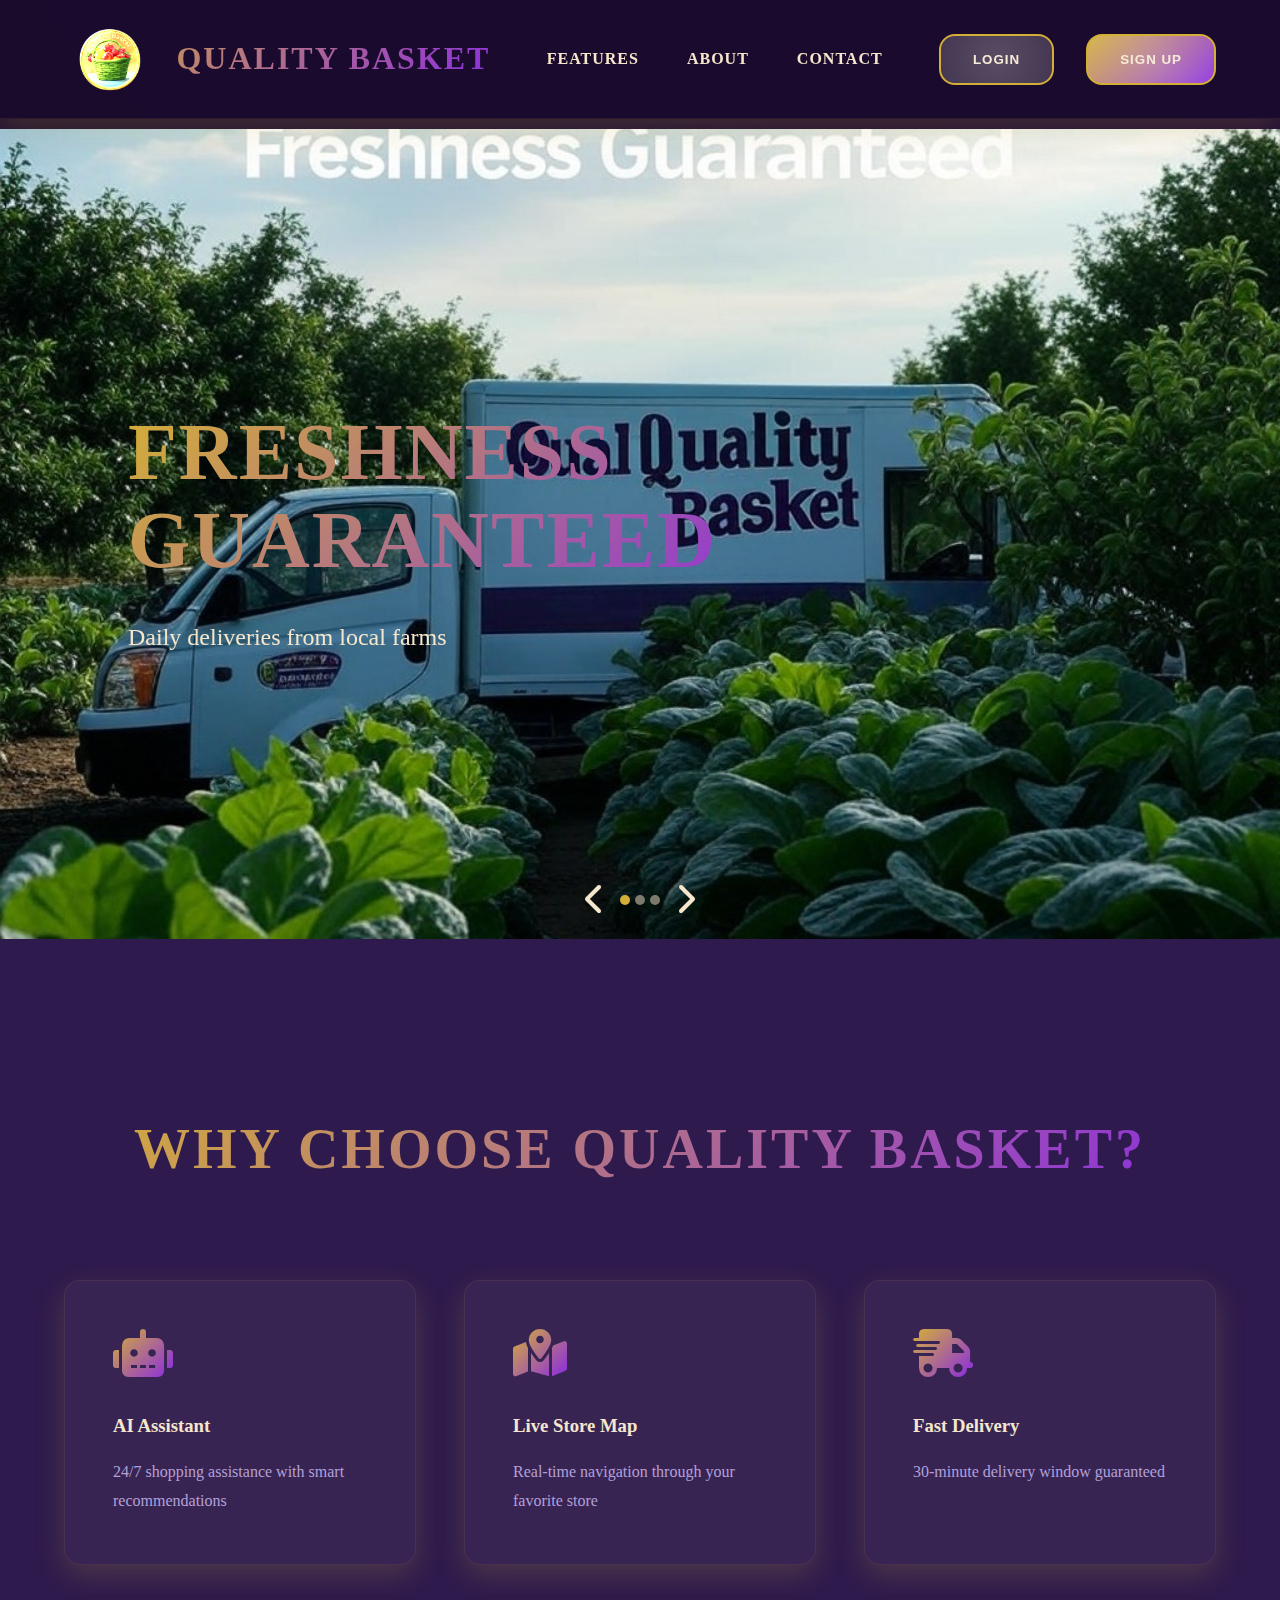
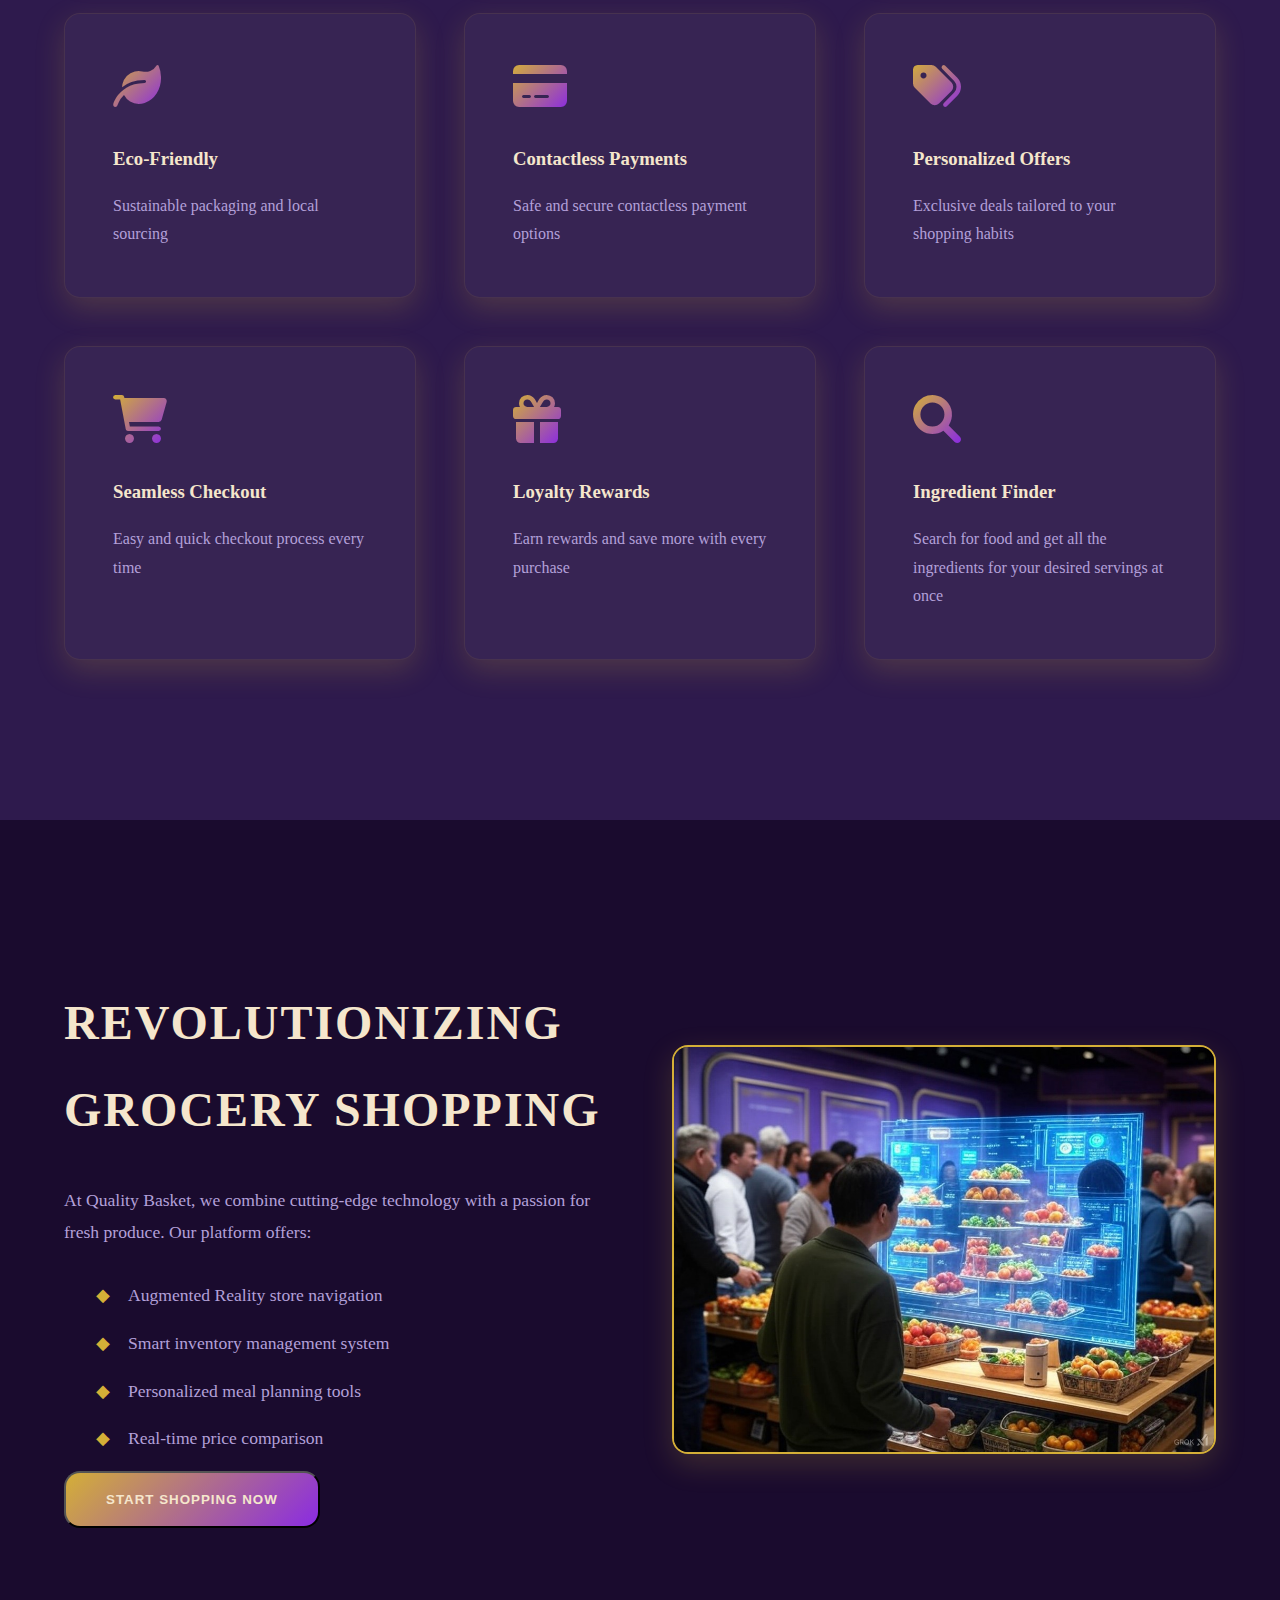
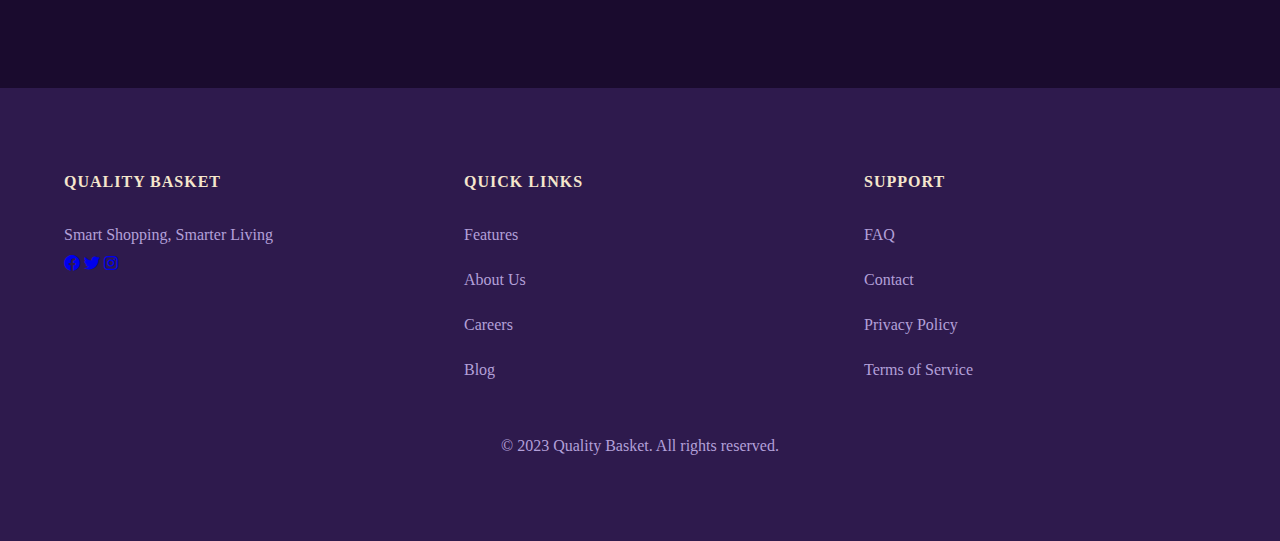
==== welcome.html @ e7d0b5b9 "Initial commit" ====
<!DOCTYPE html>
<html lang="en">

<head>
    <meta charset="UTF-8">
    <meta name="viewport" content="width=device-width, initial-scale=1.0">
    <title>Quality Basket - Smart Grocery Shopping</title>
    <link rel="stylesheet" href="https://cdnjs.cloudflare.com/ajax/libs/font-awesome/6.0.0/css/all.min.css">
    <link rel="stylesheet" href="styles/main.css">
</head>

<body>
    <!-- Header Section -->
    <header class="header">
        <nav class="navbar">
            <div class="logo">
                <img src="images/logo.png" alt="Quality Basket Logo">
                <span>Quality Basket</span>
            </div>
            <ul class="nav-links">
                <li><a href="#features">Features</a></li>
                <li><a href="#about">About</a></li>
                <li><a href="#contact">Contact</a></li>
            </ul>
            <div class="auth-buttons">
                <button class="btn login">Login</button>
                <button class="btn signup">Sign Up</button>
            </div>
        </nav>
    </header>
    <br>

    <!-- Hero Section with Slider -->
    <section class="hero">
        <div class="slider-container">
            <div class="slider">
                <div class="slide active">
                    <img src="images/image (8).jpg" alt="Fresh Groceries">
                    <div class="slide-content">
                        <h2>Freshness Guaranteed</h2>
                        <p>Daily deliveries from local farms</p>
                    </div>
                </div>
                <div class="slide">
                    <img src="images/image (7).jpg" alt="Smart Shopping">
                    <div class="slide-content">
                        <h2>AI-Powered Recommendations</h2>
                        <p>Personalized shopping experience</p>
                    </div>
                </div>
                <div class="slide">
                    <img src="images/image (6).jpg" alt="Fast Delivery">
                    <div class="slide-content">
                        <p>Get your groceries in record time</p>
                    </div>
                </div>
            </div>
            <div class="slider-controls">
                <button class="prev" aria-label="Previous slide"><i class="fas fa-chevron-left"></i></button>
                <div class="dots"></div>
                <button class="next" aria-label="Next slide"><i class="fas fa-chevron-right"></i></button>
            </div>
        </div>
    </section>

    <!-- Features Section -->
    <section id="features" class="features">
        <h2 class="section-title">Why Choose Quality Basket?</h2>
        <div class="features-grid">
            <div class="feature-card">
                <i class="fas fa-robot"></i>
                <h3>AI Assistant</h3>
                <p>24/7 shopping assistance with smart recommendations</p>
            </div>
            <div class="feature-card">
                <i class="fas fa-map-marked-alt"></i>
                <h3>Live Store Map</h3>
                <p>Real-time navigation through your favorite store</p>
            </div>
            <div class="feature-card">
                <i class="fas fa-shipping-fast"></i>
                <h3>Fast Delivery</h3>
                <p>30-minute delivery window guaranteed</p>
            </div>
            <div class="feature-card">
                <i class="fas fa-leaf"></i>
                <h3>Eco-Friendly</h3>
                <p>Sustainable packaging and local sourcing</p>
            </div>
            <div class="feature-card">
                <i class="fas fa-credit-card"></i>
                <h3>Contactless Payments</h3>
                <p>Safe and secure contactless payment options</p>
            </div>
            <div class="feature-card">
                <i class="fas fa-tags"></i>
                <h3>Personalized Offers</h3>
                <p>Exclusive deals tailored to your shopping habits</p>
            </div>
            <div class="feature-card">
                <i class="fas fa-shopping-cart"></i>
                <h3>Seamless Checkout</h3>
                <p>Easy and quick checkout process every time</p>
            </div>
            <div class="feature-card">
                <i class="fas fa-gift"></i>
                <h3>Loyalty Rewards</h3>
                <p>Earn rewards and save more with every purchase</p>
            </div>
            <!-- New Feature Card -->
            <div class="feature-card">
                <i class="fas fa-search"></i>
                <h3>Ingredient Finder</h3>
                <p>Search for food and get all the ingredients for your desired servings at once</p>
            </div>
        </div>
    </section>

    <!-- About Section -->
    <section id="about" class="about">
        <div class="about-content">
            <div class="about-text">
                <h2>Revolutionizing Grocery Shopping</h2>
                <p>At Quality Basket, we combine cutting-edge technology with a passion for fresh produce. Our platform
                    offers:</p>
                <ul>
                    <li>Augmented Reality store navigation</li>
                    <li>Smart inventory management system</li>
                    <li>Personalized meal planning tools</li>
                    <li>Real-time price comparison</li>
                </ul>
                <button class="cta-button">Start Shopping Now</button>
            </div>
            <div class="about-image">
                <img src="images/image (9).jpg" alt="Our Technology">
            </div>
        </div>
    </section>

    <!-- Footer Section -->
    <footer class="footer">
        <div class="footer-content">
            <div class="footer-section">
                <h4>Quality Basket</h4>
                <p>Smart Shopping, Smarter Living</p>
                <div class="social-icons">
                    <a href="#"><i class="fab fa-facebook"></i></a>
                    <a href="#"><i class="fab fa-twitter"></i></a>
                    <a href="#"><i class="fab fa-instagram"></i></a>
                </div>
            </div>
            <div class="footer-section">
                <h4>Quick Links</h4>
                <ul>
                    <li><a href="#features">Features</a></li>
                    <li><a href="#about">About Us</a></li>
                    <li><a href="#">Careers</a></li>
                    <li><a href="#">Blog</a></li>
                </ul>
            </div>
            <div class="footer-section">
                <h4>Support</h4>
                <ul>
                    <li><a href="#">FAQ</a></li>
                    <li><a href="#">Contact</a></li>
                    <li><a href="#">Privacy Policy</a></li>
                    <li><a href="#">Terms of Service</a></li>
                </ul>
            </div>
        </div>
        <div class="footer-bottom">
            <p>&copy; 2023 Quality Basket. All rights reserved.</p>
        </div>
    </footer>

    <!-- Loading Spinner -->
    <div class="loader">
        <div class="spinner"></div>
    </div>

    <script src="scripts/welcome.js"></script>
</body>

</html>
---- styles/main.css ----
/* Enhanced Royal Luxury CSS Reset and Custom Properties */
:root {
  --bg-primary: #1a0b2e; /* Deep royal purple */
  --bg-secondary: #2e1a4d; /* Richer secondary purple */
  --text-primary: #f5e6cc; /* Soft gold for text */
  --text-secondary: #b3a0d9; /* Light lavender for secondary text */
  --accent-primary: #d4af37; /* Luxurious gold */
  --accent-secondary: #8a2be2; /* Vibrant royal purple */
  --accent-tertiary: #00e5ff; /* Cyan accent for contrast */
  --gradient-primary: linear-gradient(135deg, #d4af37 0%, #8a2be2 100%);
  --gradient-hover: linear-gradient(135deg, #d4af37 20%, #8a2be2 80%);
  --card-bg: rgba(245, 230, 204, 0.05); /* Subtle gold-tinted glass */
  --transition-speed: 0.4s; /* Slightly slower for elegance */
  --border-radius: 16px; /* Softer, more luxurious curves */
  --container-width: 1500px; /* Wider container for grandeur */
  --shadow-primary: 0 10px 30px rgba(212, 175, 55, 0.2); /* Gold shadow */
  --shadow-hover: 0 15px 40px rgba(212, 175, 55, 0.3);
}

* {
  margin: 0;
  padding: 0;
  box-sizing: border-box;
}

body {
  font-family: 'Cinzel', serif; /* Royal, elegant font */
  line-height: 1.8;
  color: var(--text-primary);
  background: var(--bg-primary);
  overflow-x: hidden;
  position: relative;
}

/* Luxurious Animated Background */
body::before {
  content: '';
  position: fixed;
  top: 0;
  left: 0;
  width: 100%;
  height: 100%;
  background: linear-gradient(45deg, rgba(212, 175, 55, 0.05), rgba(138, 43, 226, 0.05));
  animation: gradientFlow 15s ease infinite;
  z-index: -1;
}

@keyframes gradientFlow {
  0% { background-position: 0% 0%; }
  50% { background-position: 100% 100%; }
  100% { background-position: 0% 0%; }
}

/* Regal Header Design */
.header {
  background: rgba(26, 11, 46, 0.9);
  backdrop-filter: blur(15px);
  -webkit-backdrop-filter: blur(15px);
  border-bottom: 1px solid rgba(212, 175, 55, 0.1);
  position: fixed;
  width: 100%;
  top: 0;
  z-index: 1000;
  transition: all var(--transition-speed);
  box-shadow: var(--shadow-primary);
}

.navbar {
  display: flex;
  justify-content: space-between;
  align-items: center;
  padding: 1.5rem 5%;
  max-width: var(--container-width);
  margin: 0 auto;
}

.logo {
  display: flex;
  align-items: center;
  gap: 1.2rem;
  font-size: 2rem;
  font-weight: 700;
  background: var(--gradient-primary);
  -webkit-background-clip: text;
  background-clip: text;
  color: transparent;
  text-transform: uppercase;
  letter-spacing: 2px;
}

.logo img {
  height: 70px;
  width: auto;
  filter: brightness(1.5) contrast(1.2);
  transition: transform var(--transition-speed);
}

.logo img:hover {
  transform: scale(1.1) rotate(5deg);
}

/* Opulent Glassmorphic Navigation */
.nav-links {
  display: flex;
  gap: 3rem;
  list-style: none;
}

.nav-links a {
  color: var(--text-primary);
  text-decoration: none;
  font-weight: 600;
  position: relative;
  padding: 0.6rem 0;
  text-transform: uppercase;
  letter-spacing: 1px;
}

.nav-links a::before {
  content: '';
  position: absolute;
  bottom: -4px;
  left: 0;
  width: 0;
  height: 3px;
  background: var(--gradient-primary);
  transition: width var(--transition-speed) ease-in-out;
}

.nav-links a:hover::before {
  width: 100%;
}

.nav-links a:hover {
  color: var(--accent-primary);
}

/* Extravagant Auth Buttons */
.auth-buttons {
  display: flex;
  gap: 2rem;
}

.btn {
  padding: 1rem 2rem;
  border-radius: var(--border-radius);
  border: 2px solid var(--accent-primary);
  cursor: pointer;
  font-weight: 700;
  transition: all var(--transition-speed);
  position: relative;
  overflow: hidden;
  text-transform: uppercase;
  letter-spacing: 1px;
  background: rgba(245, 230, 204, 0.1);
  color: var(--text-primary);
}

.login {
  background: rgba(245, 230, 204, 0.1);
}

.signup {
  background: var(--gradient-primary);
}

.btn:hover {
  transform: translateY(-4px);
  box-shadow: var(--shadow-hover);
  background: var(--gradient-hover);
}

.btn::after {
  content: '';
  position: absolute;
  top: -50%;
  left: -50%;
  width: 200%;
  height: 200%;
  background: radial-gradient(circle, rgba(255, 255, 255, 0.2), transparent);
  transition: transform 0.6s ease;
}

.btn:hover::after {
  transform: scale(1.5);
}

/* Majestic Hero Section */
.hero {
  margin-top: 100px;
  position: relative;
  height: 90vh;
  overflow: hidden;
}

/* Added slider-container styling */
.slider-container {
  width: 100%;
  height: 100%;
  overflow: hidden;
  position: relative;
}

.slider {
  height: 100%;
  position: relative;
}

.slide {
  position: absolute;
  top: 0;
  left: 0;
  width: 100%;
  height: 100%;
  opacity: 0;
  transition: opacity 0.8s ease-in-out;
  background: var(--bg-secondary);
}

.slide.active {
  opacity: 1;
}

/* New rule to ensure slider images properly fit their container */
.slider img {
  width: 100%;
  height: 100%;
  object-fit: cover;
  display: block;
}

.slide-content {
  position: absolute;
  left: 10%;
  top: 50%;
  transform: translateY(-50%);
  max-width: 700px;
  z-index: 1;
  animation: slideIn 1s ease-out;
}

@keyframes slideIn {
  from { opacity: 0; transform: translateY(-50%) translateX(-50px); }
  to { opacity: 1; transform: translateY(-50%) translateX(0); }
}

.slide-content h2 {
  font-size: 5rem;
  font-weight: 900;
  line-height: 1.1;
  margin-bottom: 2rem;
  background: var(--gradient-primary);
  -webkit-background-clip: text;
  background-clip: text;
  color: transparent;
  text-transform: uppercase;
  letter-spacing: 2px;
}

.slide-content p {
  font-size: 1.5rem;
}

.slider-controls {
  position: absolute;
  bottom: 20px;
  left: 50%;
  transform: translateX(-50%);
  display: flex;
  justify-content: center;
  align-items: center;
}

.slider-controls button {
  background: transparent;
  border: none;
  color: var(--text-primary);
  font-size: 2em;
  cursor: pointer;
}

.dots {
  display: flex;
  gap: 5px;
  margin: 0 15px;
}

.dot {
  width: 10px;
  height: 10px;
  background-color: rgba(245, 230, 204, 0.5);
  border-radius: 50%;
  cursor: pointer;
  transition: background-color var(--transition-speed);
}

.dot.active {
  background-color: var(--accent-primary);
}

/* Regal Features Grid */
.features {
  padding: 10rem 5%;
  background: var(--bg-secondary);
}

.section-title {
  text-align: center;
  font-size: 3.5rem;
  margin-bottom: 5rem;
  background: var(--gradient-primary);
  -webkit-background-clip: text;
  background-clip: text;
  color: transparent;
  text-transform: uppercase;
  letter-spacing: 3px;
}

.features-grid {
  display: grid;
  grid-template-columns: repeat(auto-fit, minmax(300px, 1fr));
  gap: 3rem;
  max-width: var(--container-width);
  margin: 0 auto;
}

.feature-card {
  padding: 3rem;
  border-radius: var(--border-radius);
  background: var(--card-bg);
  border: 1px solid rgba(212, 175, 55, 0.1);
  transition: all var(--transition-speed);
  position: relative;
  overflow: hidden;
  box-shadow: var(--shadow-primary);
}

.feature-card::before {
  content: '';
  position: absolute;
  top: 0;
  left: 0;
  width: 100%;
  height: 100%;
  background: var(--gradient-primary);
  opacity: 0;
  transition: opacity var(--transition-speed);
  z-index: 0;
}

.feature-card:hover::before {
  opacity: 0.15;
}

.feature-card:hover {
  transform: translateY(-15px);
  border-color: var(--accent-primary);
  box-shadow: var(--shadow-hover);
}

.feature-card i {
  font-size: 3rem;
  background: var(--gradient-primary);
  -webkit-background-clip: text;
  background-clip: text;
  color: transparent;
  margin-bottom: 2rem;
  position: relative;
  z-index: 1;
}

.feature-card h3 {
  color: var(--text-primary);
  margin-bottom: 1rem;
}

.feature-card p {
  color: var(--text-secondary);
}

/* Opulent About Section */
.about {
  padding: 10rem 5%;
  background: var(--bg-primary);
}

.about-content {
  display: flex;
  gap: 4rem;
  max-width: var(--container-width);
  margin: 0 auto;
  align-items: center;
}

.about-text {
  flex: 1;
}

.about-text h2 {
  font-size: 3rem;
  margin-bottom: 2rem;
  color: var(--text-primary);
  text-transform: uppercase;
  letter-spacing: 2px;
}

.about-text p {
  margin-bottom: 2rem;
  color: var(--text-secondary);
  font-size: 1.1rem;
}

.about-text ul {
  list-style: none;
  margin-left: 2rem;
}

.about-text ul li {
  position: relative;
  padding-left: 2rem;
  margin-bottom: 1rem;
  font-size: 1.1rem;
  color: var(--text-secondary);
}

.about-text ul li::before {
  content: '◆';
  position: absolute;
  left: 0;
  color: var(--accent-primary);
}

.cta-button {
  background: var(--gradient-primary);
  color: var(--text-primary);
  padding: 1.2rem 2.5rem;
  border-radius: var(--border-radius);
  text-decoration: none;
  display: inline-block;
  font-weight: 700;
  transition: all var(--transition-speed);
  text-transform: uppercase;
  letter-spacing: 1px;
}

.cta-button:hover {
  transform: translateY(-4px);
  box-shadow: var(--shadow-hover);
}

.about-image {
  flex: 1;
  max-width: 550px;
}

.about-image img {
  width: 100%;
  border-radius: var(--border-radius);
  border: 2px solid var(--accent-primary);
  box-shadow: var(--shadow-primary);
}

/* Majestic Footer Section */
.footer {
  padding: 5rem 5%;
  background: var(--bg-secondary);
  color: var(--text-secondary);
}

.footer-content {
  display: grid;
  grid-template-columns: repeat(auto-fit, minmax(250px, 1fr));
  gap: 3rem;
  max-width: var(--container-width);
  margin: 0 auto;
}

.footer-section h4 {
  color: var(--text-primary);
  margin-bottom: 1.5rem;
  text-transform: uppercase;
  letter-spacing: 1px;
}

.footer-section ul {
  list-style: none;
}

.footer-section ul li {
  margin-bottom: 1rem;
}

.footer-section ul li a {
  color: var(--text-secondary);
  text-decoration: none;
  transition: color var(--transition-speed);
}

.footer-section ul li a:hover {
  color: var(--accent-primary);
}

.footer-bottom {
  margin-top: 2rem;
  text-align: center;
  color: var(--text-secondary);
}

/* Loading Spinner */
.loader {
  position: fixed;
  top: 0;
  left: 0;
  width: 100%;
  height: 100%;
  background: var(--bg-primary);
  display: flex;
  justify-content: center;
  align-items: center;
  z-index: 2000;
}

.spinner {
  width: 60px;
  height: 60px;
  border: 8px solid rgba(245, 230, 204, 0.1);
  border-top: 8px solid var(--accent-primary);
  border-radius: 50%;
  animation: spin 1s linear infinite;
}

@keyframes spin {
  0% { transform: rotate(0deg); }
  100% { transform: rotate(360deg); }
}

/* Responsive Design */
@media (max-width: 1200px) {
  .navbar, .auth-buttons {
    padding: 1rem 3%;
  }
  
  .slide-content {
    left: 5%;
    max-width: 600px;
  }
  
  .slide-content h2 {
    font-size: 4rem;
  }
}

@media (max-width: 992px) {
  .navbar {
    flex-direction: column;
    align-items: flex-start;
  }
  
  .nav-links, .auth-buttons {
    margin-top: 1rem;
    width: 100%;
    justify-content: center;
  }
  
  .about-content {
    flex-direction: column;
  }
  
  .about-text, .about-image {
    width: 100%;
  }
  
  .about-image {
    margin-top: 2rem;
  }
}

@media (max-width: 768px) {
  .hero {
    height: 70vh;
  }
  
  .slide-content h2 {
    font-size: 3rem;
  }
  
  .section-title {
    font-size: 2.5rem;
  }
  
  .feature-card {
    padding: 2rem;
  }
  
  .cta-button {
    width: 100%;
    text-align: center;
  }
  
  .footer-content {
    grid-template-columns: 1fr;
  }
}

@media (max-width: 480px) {
  .navbar {
    padding: 0.8rem 2%;
  }
  
  .logo {
    font-size: 1.5rem;
  }
  
  .logo img {
    height: 50px;
  }
  
  .nav-links {
    gap: 1.5rem;
  }
  
  .btn {
    padding: 0.8rem 1.5rem;
    font-size: 0.9rem;
  }
  
  .slide-content {
    left: 3%;
    max-width: 400px;
  }
  
  .slide-content h2 {
    font-size: 2rem;
  }
  
  .features {
    padding: 5rem 3%;
  }
  
  .feature-card {
    padding: 1.5rem;
  }
  
  .about {
    padding: 5rem 3%;
  }
  
  .about-text h2 {
    font-size: 2rem;
  }
  
  .about-text p, .about-text ul li {
    font-size: 1rem;
  }
  
  .footer {
    padding: 3rem 3%;
  }
}
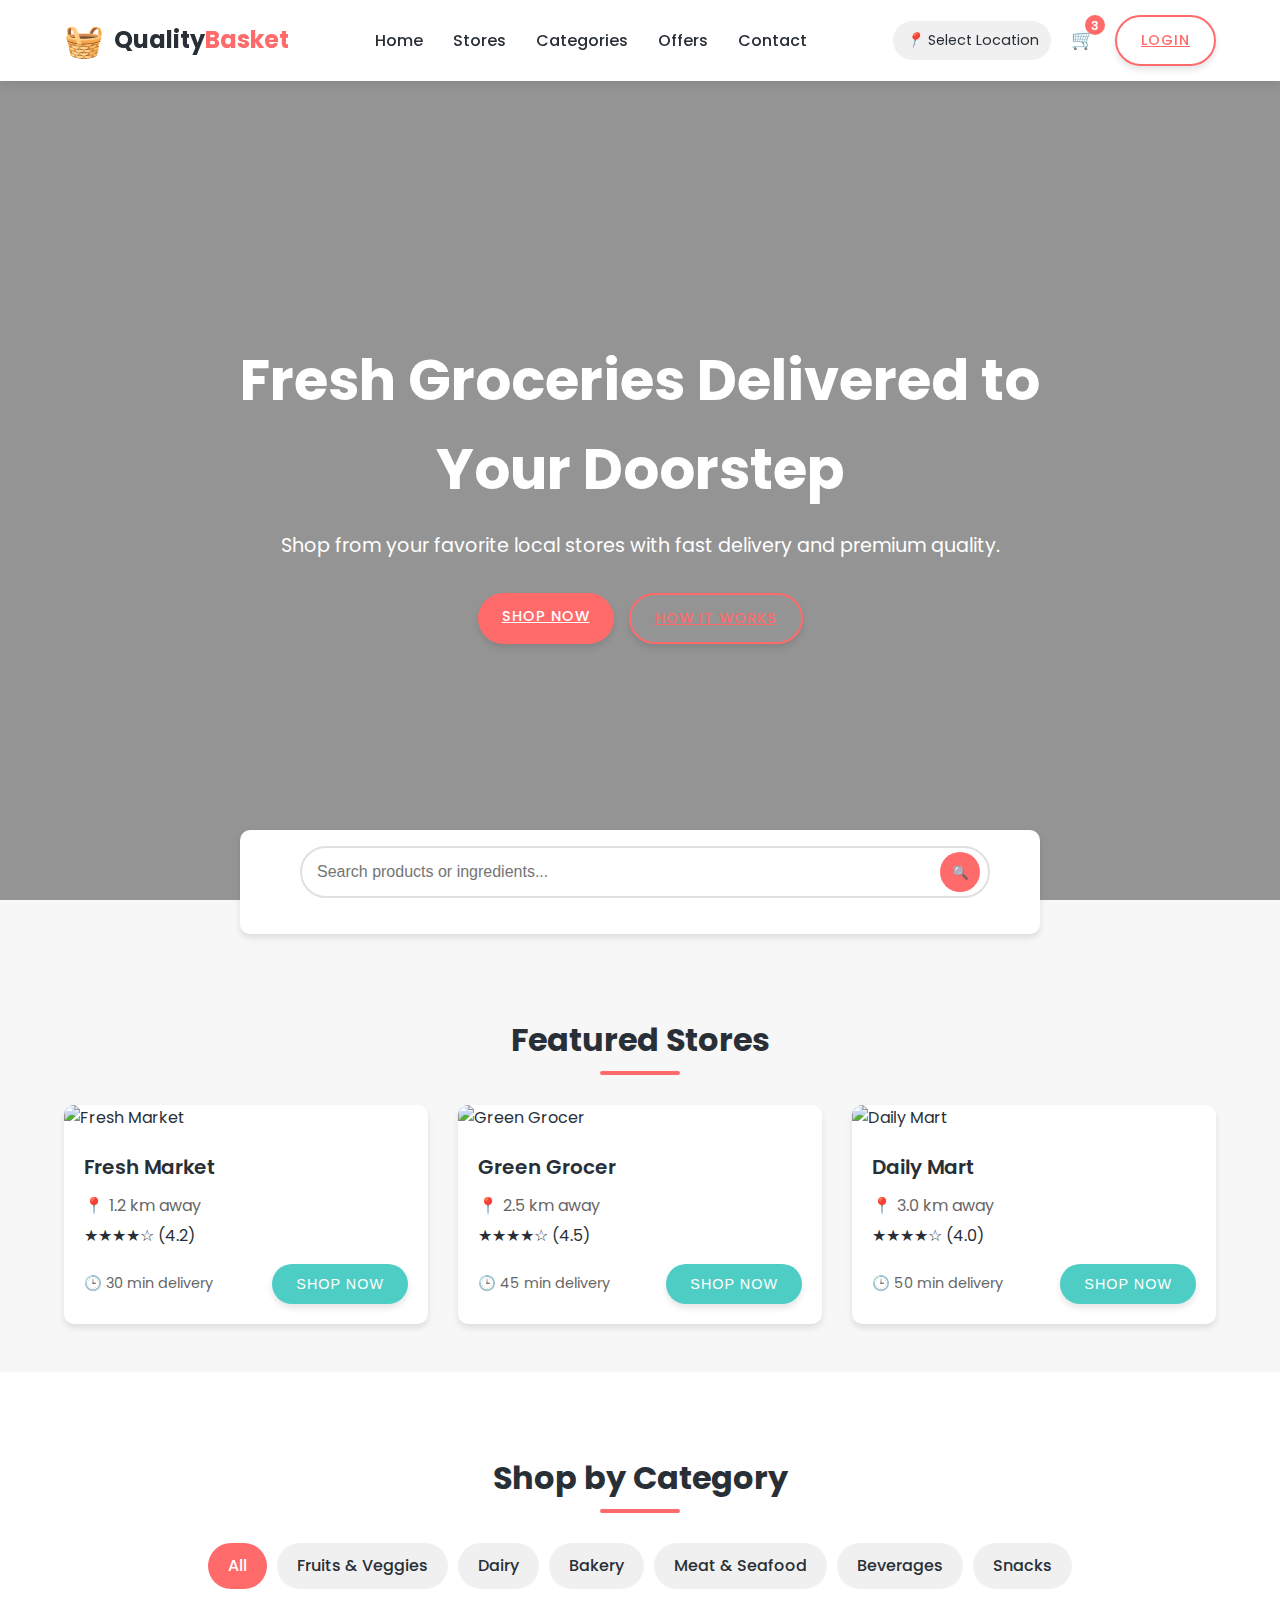
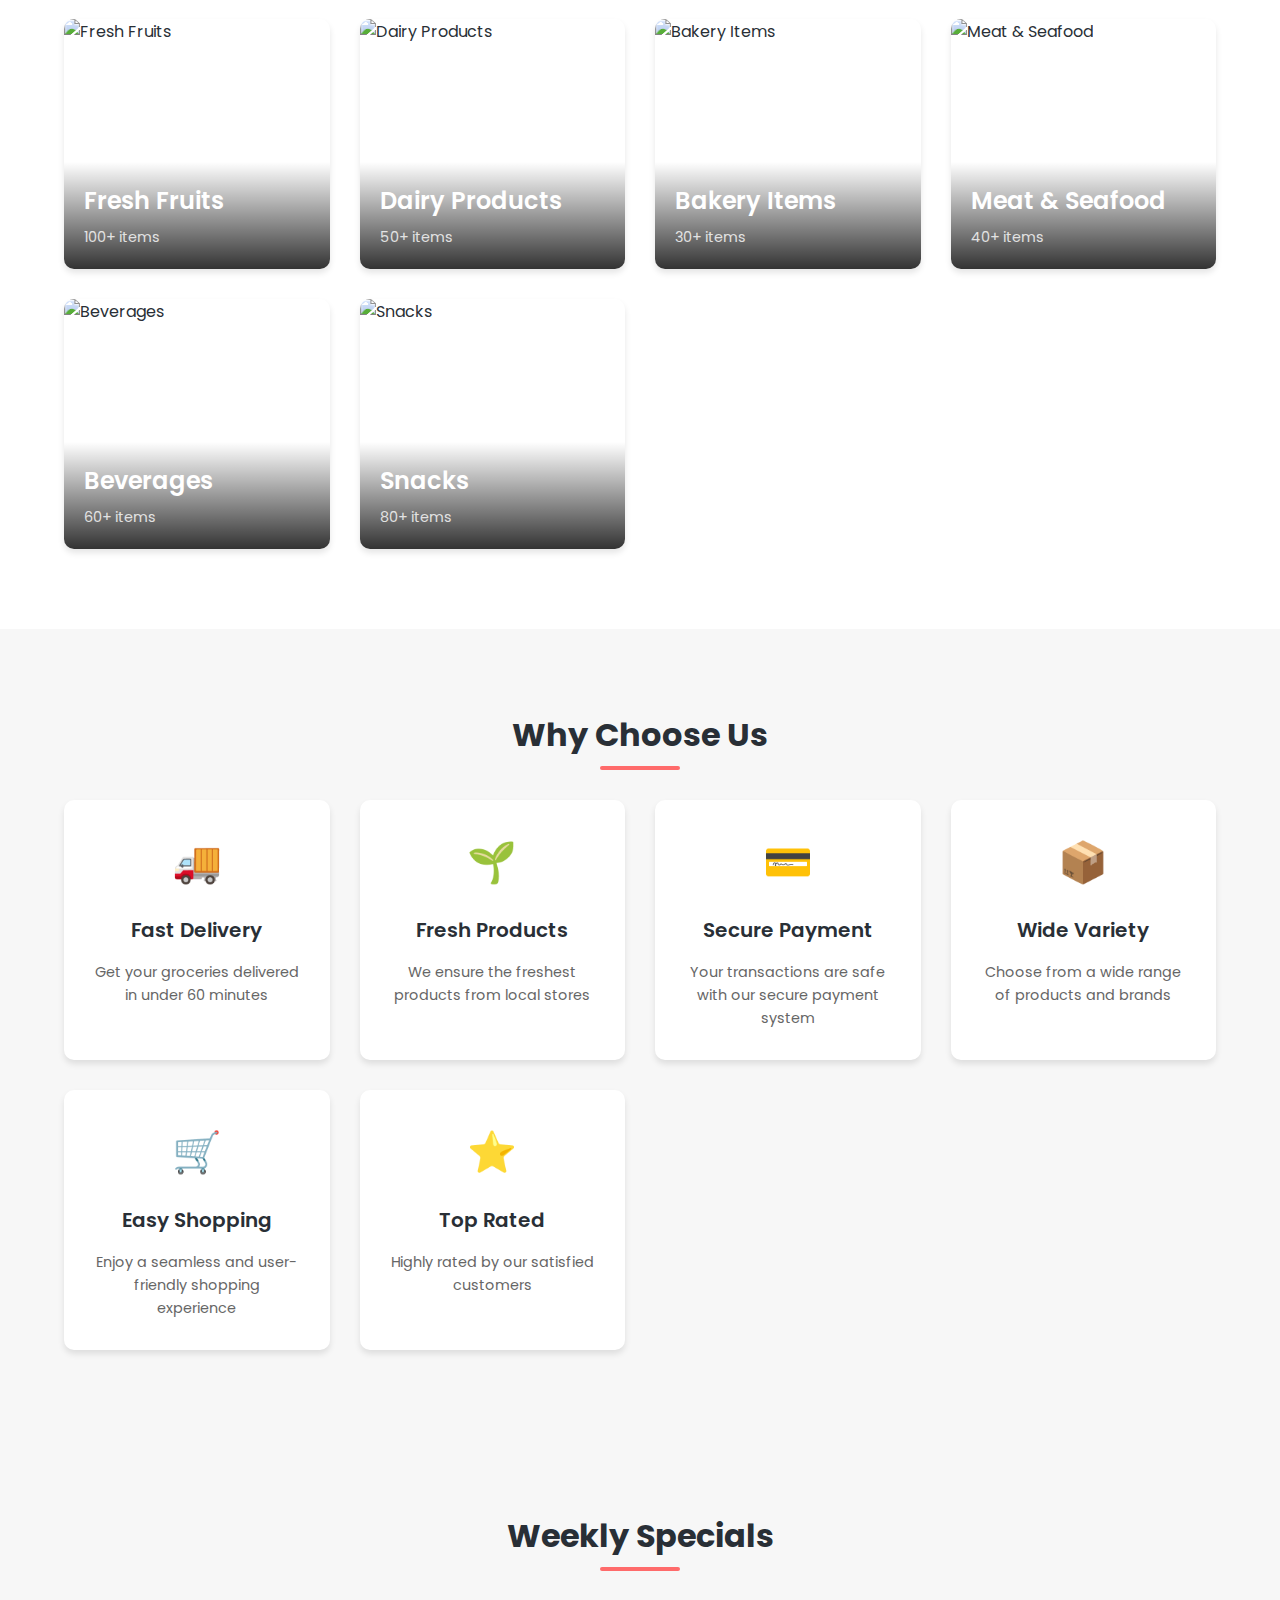
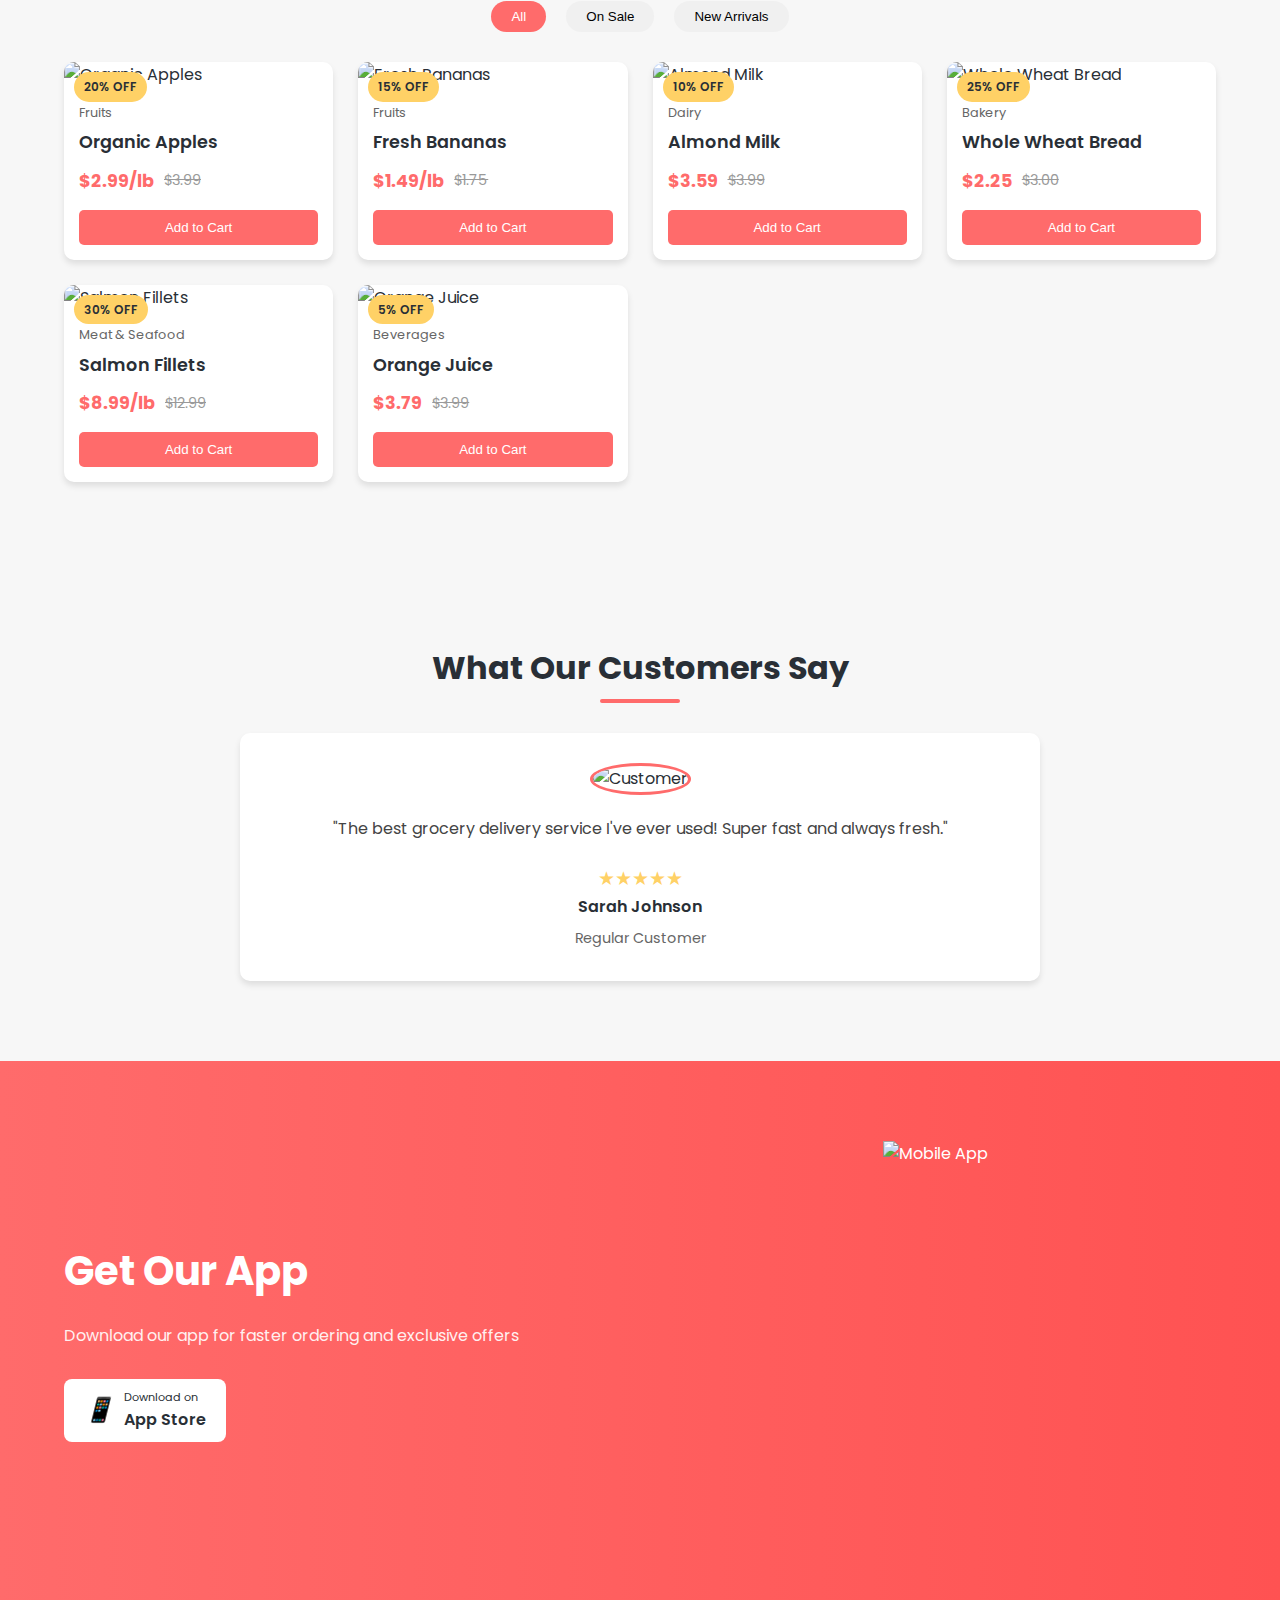
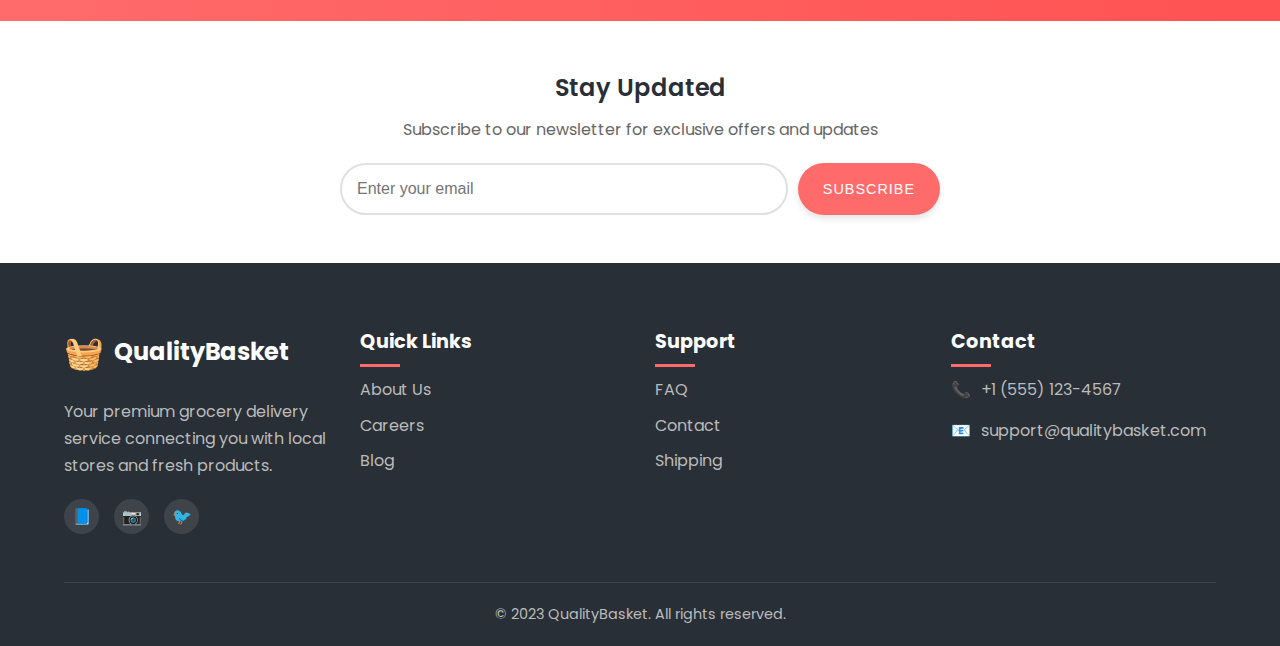
==== commit 99d0cd87: "Added welcome.html,login.html,signup.html" ====
--- a/welcome.html
+++ b/welcome.html
@@ -2,183 +2,1587 @@
 <html lang="en">
 
 <head>
-    <meta charset="UTF-8">
-    <meta name="viewport" content="width=device-width, initial-scale=1.0">
-    <title>Quality Basket - Smart Grocery Shopping</title>
-    <link rel="stylesheet" href="https://cdnjs.cloudflare.com/ajax/libs/font-awesome/6.0.0/css/all.min.css">
-    <link rel="stylesheet" href="styles/main.css">
+    <meta charset="UTF-8" />
+    <meta name="viewport" content="width=device-width, initial-scale=1.0" />
+    <title>Quality Basket - Premium Grocery Delivery</title>
+    <link rel="preconnect" href="https://fonts.googleapis.com">
+    <link rel="preconnect" href="https://fonts.gstatic.com" crossorigin>
+    <link href="https://fonts.googleapis.com/css2?family=Poppins:wght@300;400;500;600;700&display=swap"
+        rel="stylesheet">
+    <style>
+        :root {
+            --primary: #FF6B6B;
+            --primary-dark: #FF5252;
+            --secondary: #4ECDC4;
+            --accent: #FFD166;
+            --dark: #292F36;
+            --light: #F7F7F7;
+            --shadow: 0 4px 6px rgba(0, 0, 0, 0.1);
+            --transition: all 0.3s ease;
+        }
+
+        * {
+            margin: 0;
+            padding: 0;
+            box-sizing: border-box;
+        }
+
+        body {
+            font-family: 'Poppins', sans-serif;
+            background-color: var(--light);
+            color: var(--dark);
+            line-height: 1.6;
+            overflow-x: hidden;
+        }
+
+        /* Utility Classes */
+        .container {
+            width: 90%;
+            max-width: 1200px;
+            margin: 0 auto;
+        }
+
+        .btn {
+            display: inline-block;
+            padding: 12px 24px;
+            background-color: var(--primary);
+            color: white;
+            border: none;
+            border-radius: 30px;
+            font-weight: 500;
+            text-transform: uppercase;
+            font-size: 0.9rem;
+            letter-spacing: 1px;
+            cursor: pointer;
+            transition: var(--transition);
+            box-shadow: var(--shadow);
+        }
+
+        .btn:hover {
+            background-color: var(--primary-dark);
+            transform: translateY(-3px);
+            box-shadow: 0 6px 12px rgba(0, 0, 0, 0.15);
+        }
+
+        .btn-outline {
+            background-color: transparent;
+            border: 2px solid var(--primary);
+            color: var(--primary);
+        }
+
+        .btn-outline:hover {
+            background-color: var(--primary);
+            color: white;
+        }
+
+        .btn-secondary {
+            background-color: var(--secondary);
+        }
+
+        .btn-secondary:hover {
+            background-color: #3db8b0;
+        }
+
+        .section-title {
+            position: relative;
+            margin-bottom: 2.5rem;
+            font-size: 2rem;
+            font-weight: 700;
+            text-align: center;
+            color: var(--dark);
+        }
+
+        .section-title::after {
+            content: '';
+            position: absolute;
+            bottom: -10px;
+            left: 50%;
+            transform: translateX(-50%);
+            width: 80px;
+            height: 4px;
+            background: var(--primary);
+            border-radius: 2px;
+        }
+
+        /* Header */
+        header {
+            background-color: white;
+            box-shadow: 0 2px 10px rgba(0, 0, 0, 0.1);
+            position: fixed;
+            top: 0;
+            left: 0;
+            right: 0;
+            z-index: 1000;
+            padding: 15px 0;
+            transition: var(--transition);
+        }
+
+        .header-scrolled {
+            padding: 10px 0;
+            box-shadow: 0 2px 15px rgba(0, 0, 0, 0.2);
+        }
+
+        .header-container {
+            display: flex;
+            justify-content: space-between;
+            align-items: center;
+        }
+
+        .logo {
+            display: flex;
+            align-items: center;
+            gap: 10px;
+        }
+
+        .logo-icon {
+            font-size: 2rem;
+            color: var(--primary);
+        }
+
+        .logo-text {
+            font-size: 1.5rem;
+            font-weight: 700;
+            color: var(--dark);
+        }
+
+        .logo-text span {
+            color: var(--primary);
+        }
+
+        .main-nav ul {
+            display: flex;
+            list-style: none;
+            gap: 30px;
+        }
+
+        .main-nav a {
+            font-weight: 500;
+            color: var(--dark);
+            text-decoration: none;
+            position: relative;
+            transition: var(--transition);
+        }
+
+        .main-nav a::after {
+            content: '';
+            position: absolute;
+            width: 0;
+            height: 2px;
+            bottom: -5px;
+            left: 0;
+            background-color: var(--primary);
+            transition: var(--transition);
+        }
+
+        .main-nav a:hover {
+            color: var(--primary);
+        }
+
+        .main-nav a:hover::after {
+            width: 100%;
+        }
+
+        .user-actions {
+            display: flex;
+            align-items: center;
+            gap: 20px;
+        }
+
+        .cart-container {
+            position: relative;
+        }
+
+        .cart-icon {
+            font-size: 1.2rem;
+            color: var(--dark);
+            cursor: pointer;
+            transition: var(--transition);
+        }
+
+        .cart-icon:hover {
+            color: var(--primary);
+        }
+
+        .cart-count {
+            position: absolute;
+            top: -10px;
+            right: -10px;
+            background: var(--primary);
+            color: white;
+            font-size: 0.75rem;
+            font-weight: 600;
+            width: 20px;
+            height: 20px;
+            display: flex;
+            align-items: center;
+            justify-content: center;
+            border-radius: 50%;
+        }
+
+        .mobile-menu-toggle {
+            display: none;
+            font-size: 1.5rem;
+            color: var(--dark);
+            cursor: pointer;
+        }
+
+        .address-select {
+            display: flex;
+            align-items: center;
+            gap: 5px;
+            font-size: 0.9rem;
+            padding: 8px 12px;
+            background-color: #f0f0f0;
+            border-radius: 20px;
+            cursor: pointer;
+        }
+
+        .address-select i {
+            color: var(--primary);
+        }
+
+        /* Hero Section */
+        .hero {
+            height: 100vh;
+            background: linear-gradient(rgba(0, 0, 0, 0.4), rgba(0, 0, 0, 0.4)), url('/api/placeholder/1200/800') no-repeat center center/cover;
+            display: flex;
+            align-items: center;
+            justify-content: center;
+            color: white;
+            text-align: center;
+            padding-top: 80px;
+        }
+
+        .hero-content {
+            max-width: 800px;
+        }
+
+        .hero-title {
+            font-size: 3.5rem;
+            margin-bottom: 1rem;
+            font-weight: 700;
+            animation: fadeInUp 1s ease;
+        }
+
+        .hero-subtitle {
+            font-size: 1.2rem;
+            margin-bottom: 2rem;
+            animation: fadeInUp 1s ease 0.2s;
+            animation-fill-mode: both;
+        }
+
+        .hero-buttons {
+            display: flex;
+            justify-content: center;
+            gap: 15px;
+            animation: fadeInUp 1s ease 0.4s;
+            animation-fill-mode: both;
+        }
+
+        /* Search Section */
+        .search-section {
+            padding: 1rem 0;
+            background-color: white;
+            margin-top: -70px;
+            border-radius: 10px;
+            box-shadow: var(--shadow);
+            position: relative;
+            z-index: 10;
+            max-width: 800px;
+            margin-left: auto;
+            margin-right: auto;
+        }
+
+        .search-container {
+            display: flex;
+            align-items: center;
+            padding: 0 20px;
+        }
+
+        .search-input {
+            flex: 1;
+            padding: 15px;
+            border: 2px solid #e0e0e0;
+            border-radius: 30px;
+            font-size: 1rem;
+            outline: none;
+            transition: var(--transition);
+        }
+
+        .search-input:focus {
+            border-color: var(--primary);
+        }
+
+        .search-button {
+            margin-left: -50px;
+            background-color: var(--primary);
+            color: white;
+            border: none;
+            border-radius: 50%;
+            width: 40px;
+            height: 40px;
+            display: flex;
+            align-items: center;
+            justify-content: center;
+            cursor: pointer;
+            transition: var(--transition);
+        }
+
+        .search-button:hover {
+            background-color: var(--primary-dark);
+        }
+
+        .ingredients-list {
+            margin-top: 20px;
+            padding: 0 20px;
+            max-height: 0;
+            overflow: hidden;
+            transition: max-height 0.5s ease;
+        }
+
+        .ingredients-list.active {
+            max-height: 500px;
+            padding-bottom: 20px;
+        }
+
+        .ingredient-item {
+            margin-bottom: 10px;
+            list-style: none;
+            padding: 10px 15px;
+            background-color: #f9f9f9;
+            border-radius: 8px;
+            display: flex;
+            align-items: center;
+            justify-content: space-between;
+        }
+
+        .ingredient-item button {
+            padding: 5px 10px;
+            background-color: var(--primary);
+            color: white;
+            border: none;
+            border-radius: 20px;
+            cursor: pointer;
+            font-size: 0.75rem;
+            transition: var(--transition);
+        }
+
+        .ingredient-item button:hover {
+            background-color: var(--primary-dark);
+        }
+
+        /* Stores Section */
+        .stores-section {
+            padding: 5rem 0 3rem;
+        }
+
+        .stores-grid {
+            display: grid;
+            grid-template-columns: repeat(auto-fit, minmax(300px, 1fr));
+            gap: 30px;
+        }
+
+        .store-card {
+            background-color: white;
+            border-radius: 10px;
+            overflow: hidden;
+            box-shadow: var(--shadow);
+            transition: var(--transition);
+        }
+
+        .store-card:hover {
+            transform: translateY(-10px);
+            box-shadow: 0 15px 30px rgba(0, 0, 0, 0.1);
+        }
+
+        .store-image {
+            height: 200px;
+            width: 100%;
+            object-fit: cover;
+        }
+
+        .store-info {
+            padding: 20px;
+        }
+
+        .store-name {
+            font-size: 1.25rem;
+            font-weight: 600;
+            margin-bottom: 10px;
+        }
+
+        .store-location {
+            display: flex;
+            align-items: center;
+            gap: 5px;
+            color: #666;
+            margin-bottom: 5px;
+        }
+
+        .store-rating {
+            display: flex;
+            align-items: center;
+            gap: 5px;
+            margin-bottom: 15px;
+        }
+
+        .store-rating i {
+            color: var(--accent);
+        }
+
+        .store-footer {
+            display: flex;
+            justify-content: space-between;
+            align-items: center;
+            margin-top: 10px;
+        }
+
+        .store-delivery {
+            font-size: 0.9rem;
+            color: #666;
+        }
+
+        /* Categories Section */
+        .categories-section {
+            padding: 5rem 0;
+            background-color: white;
+        }
+
+        .categories-flex {
+            display: flex;
+            justify-content: center;
+            gap: 10px;
+            margin-bottom: 30px;
+            flex-wrap: wrap;
+        }
+
+        .category-tag {
+            padding: 10px 20px;
+            background-color: #f0f0f0;
+            border-radius: 30px;
+            font-weight: 500;
+            cursor: pointer;
+            transition: var(--transition);
+        }
+
+        .category-tag:hover,
+        .category-tag.active {
+            background-color: var(--primary);
+            color: white;
+        }
+
+        .categories-grid {
+            display: grid;
+            grid-template-columns: repeat(auto-fit, minmax(250px, 1fr));
+            gap: 30px;
+        }
+
+        .category-card {
+            position: relative;
+            border-radius: 10px;
+            overflow: hidden;
+            height: 250px;
+            box-shadow: var(--shadow);
+            transition: var(--transition);
+        }
+
+        .category-card:hover {
+            transform: scale(1.03);
+        }
+
+        .category-card img {
+            width: 100%;
+            height: 100%;
+            object-fit: cover;
+            transition: var(--transition);
+        }
+
+        .category-card:hover img {
+            transform: scale(1.1);
+        }
+
+        .category-card-overlay {
+            position: absolute;
+            bottom: 0;
+            left: 0;
+            right: 0;
+            padding: 20px;
+            background: linear-gradient(to top, rgba(0, 0, 0, 0.8), transparent);
+            color: white;
+            transition: var(--transition);
+        }
+
+        .category-card:hover .category-card-overlay {
+            background: linear-gradient(to top, rgba(0, 0, 0, 0.9), transparent);
+        }
+
+        .category-name {
+            font-size: 1.5rem;
+            font-weight: 600;
+            margin-bottom: 5px;
+        }
+
+        .category-items {
+            font-size: 0.9rem;
+            opacity: 0.8;
+        }
+
+        /* Features Section */
+        .features-section {
+            padding: 5rem 0;
+            background-color: #f7f7f7;
+        }
+
+        .features-grid {
+            display: grid;
+            grid-template-columns: repeat(auto-fit, minmax(250px, 1fr));
+            gap: 30px;
+        }
+
+        .feature-card {
+            background-color: white;
+            border-radius: 10px;
+            padding: 30px;
+            text-align: center;
+            box-shadow: var(--shadow);
+            transition: var(--transition);
+        }
+
+        .feature-card:hover {
+            transform: translateY(-10px);
+        }
+
+        .feature-icon {
+            font-size: 2.5rem;
+            color: var(--primary);
+            margin-bottom: 20px;
+        }
+
+        .feature-title {
+            font-size: 1.25rem;
+            font-weight: 600;
+            margin-bottom: 15px;
+        }
+
+        .feature-description {
+            color: #666;
+            font-size: 0.9rem;
+        }
+
+        /* Products Section */
+        .products-section {
+            padding: 5rem 0;
+        }
+
+        .product-filter {
+            display: flex;
+            justify-content: center;
+            gap: 20px;
+            margin-bottom: 30px;
+            flex-wrap: wrap;
+        }
+
+        .filter-btn {
+            padding: 8px 20px;
+            background-color: #f0f0f0;
+            border: none;
+            border-radius: 30px;
+            font-weight: 500;
+            cursor: pointer;
+            transition: var(--transition);
+        }
+
+        .filter-btn:hover,
+        .filter-btn.active {
+            background-color: var(--primary);
+            color: white;
+        }
+
+        .products-grid {
+            display: grid;
+            grid-template-columns: repeat(auto-fill, minmax(220px, 1fr));
+            gap: 25px;
+        }
+
+        .product-card {
+            background-color: white;
+            border-radius: 10px;
+            overflow: hidden;
+            box-shadow: var(--shadow);
+            transition: var(--transition);
+            position: relative;
+        }
+
+        .product-card:hover {
+            transform: translateY(-5px);
+            box-shadow: 0 10px 20px rgba(0, 0, 0, 0.1);
+        }
+
+        .product-badge {
+            position: absolute;
+            top: 10px;
+            left: 10px;
+            padding: 5px 10px;
+            font-size: 0.75rem;
+            font-weight: 600;
+            background-color: var(--accent);
+            color: var(--dark);
+            border-radius: 20px;
+            z-index: 1;
+        }
+
+        .product-image {
+            height: 180px;
+            width: 100%;
+            object-fit: cover;
+        }
+
+        .product-info {
+            padding: 15px;
+        }
+
+        .product-category {
+            font-size: 0.8rem;
+            color: #666;
+            margin-bottom: 5px;
+        }
+
+        .product-name {
+            font-size: 1.1rem;
+            font-weight: 600;
+            margin-bottom: 10px;
+        }
+
+        .product-price-container {
+            display: flex;
+            align-items: center;
+            gap: 10px;
+            margin-bottom: 15px;
+        }
+
+        .current-price {
+            font-weight: 700;
+            color: var(--primary);
+            font-size: 1.1rem;
+        }
+
+        .original-price {
+            text-decoration: line-through;
+            color: #999;
+            font-size: 0.9rem;
+        }
+
+        .discount-percentage {
+            font-size: 0.8rem;
+            color: var(--primary);
+        }
+
+        .product-footer {
+            display: flex;
+            justify-content: space-between;
+            align-items: center;
+        }
+
+        .add-to-cart {
+            width: 100%;
+            padding: 10px;
+            background-color: var(--primary);
+            color: white;
+            border: none;
+            border-radius: 5px;
+            cursor: pointer;
+            font-weight: 500;
+            transition: var(--transition);
+        }
+
+        .add-to-cart:hover {
+            background-color: var(--primary-dark);
+        }
+
+        .wishlist-btn {
+            background: none;
+            border: none;
+            cursor: pointer;
+            font-size: 1.2rem;
+            color: #ccc;
+            transition: var(--transition);
+        }
+
+        .wishlist-btn:hover,
+        .wishlist-btn.active {
+            color: var(--primary);
+        }
+
+        /* Testimonials Section */
+        .testimonials-section {
+            padding: 5rem 0;
+            background-color: #f7f7f7;
+        }
+
+        .testimonials-container {
+            position: relative;
+            max-width: 800px;
+            margin: 0 auto;
+        }
+
+        .testimonial-slide {
+            background-color: white;
+            border-radius: 10px;
+            padding: 30px;
+            text-align: center;
+            box-shadow: var(--shadow);
+        }
+
+        .testimonial-avatar {
+            width: 80px;
+            height: 80px;
+            border-radius: 50%;
+            object-fit: cover;
+            margin: 0 auto 20px;
+            border: 3px solid var(--primary);
+        }
+
+        .testimonial-text {
+            font-size: 1rem;
+            color: #444;
+            line-height: 1.8;
+            margin-bottom: 20px;
+        }
+
+        .testimonial-author {
+            font-weight: 600;
+            color: var(--dark);
+            margin-bottom: 5px;
+        }
+
+        .testimonial-role {
+            font-size: 0.9rem;
+            color: #666;
+        }
+
+        .testimonial-rating {
+            margin-top: 15px;
+            color: var(--accent);
+            font-size: 1.2rem;
+        }
+
+        /* App Section */
+        .app-section {
+            padding: 5rem 0;
+            background: linear-gradient(to right, var(--primary), var(--primary-dark));
+            color: white;
+        }
+
+        .app-container {
+            display: flex;
+            align-items: center;
+            gap: 30px;
+        }
+
+        .app-info {
+            flex: 1;
+        }
+
+        .app-title {
+            font-size: 2.5rem;
+            font-weight: 700;
+            margin-bottom: 20px;
+        }
+
+        .app-description {
+            font-size: 1rem;
+            margin-bottom: 30px;
+            opacity: 0.9;
+        }
+
+        .app-stores {
+            display: flex;
+            gap: 15px;
+        }
+
+        .app-store-btn {
+            display: flex;
+            align-items: center;
+            gap: 10px;
+            background-color: white;
+            color: var(--dark);
+            padding: 10px 20px;
+            border-radius: 8px;
+            text-decoration: none;
+            transition: var(--transition);
+        }
+
+        .app-store-btn:hover {
+            transform: translateY(-5px);
+            box-shadow: 0 5px 15px rgba(0, 0, 0, 0.1);
+        }
+
+        .app-store-btn i {
+            font-size: 1.5rem;
+        }
+
+        .app-store-text {
+            display: flex;
+            flex-direction: column;
+        }
+
+        .app-store-small {
+            font-size: 0.7rem;
+        }
+
+        .app-store-large {
+            font-size: 1rem;
+            font-weight: 600;
+        }
+
+        .app-image {
+            flex: 1;
+            display: flex;
+            justify-content: center;
+        }
+
+        .app-image img {
+            max-width: 100%;
+            height: 400px;
+            object-fit: contain;
+        }
+
+        /* Newsletter Section */
+        .newsletter-section {
+            padding: 3rem 0;
+            background-color: white;
+        }
+
+        .newsletter-container {
+            max-width: 600px;
+            margin: 0 auto;
+            text-align: center;
+        }
+
+        .newsletter-title {
+            font-size: 1.5rem;
+            font-weight: 600;
+            margin-bottom: 10px;
+        }
+
+        .newsletter-subtitle {
+            color: #666;
+            margin-bottom: 20px;
+        }
+
+        .newsletter-form {
+            display: flex;
+            gap: 10px;
+        }
+
+        .newsletter-input {
+            flex: 1;
+            padding: 15px;
+            border: 2px solid #e0e0e0;
+            border-radius: 30px;
+            font-size: 1rem;
+            outline: none;
+            transition: var(--transition);
+        }
+
+        .newsletter-input:focus {
+            border-color: var(--primary);
+        }
+
+        .newsletter-btn {
+            background-color: var(--primary);
+            color: white;
+            border: none;
+            border-radius: 30px;
+            padding: 0 25px;
+            font-weight: 500;
+            cursor: pointer;
+            transition: var(--transition);
+        }
+
+        .newsletter-btn:hover {
+            background-color: var(--primary-dark);
+        }
+
+        /* Footer */
+        .footer {
+            background-color: var(--dark);
+            color: white;
+            padding: 4rem 0 0;
+        }
+
+        .footer-container {
+            display: grid;
+            grid-template-columns: repeat(auto-fit, minmax(200px, 1fr));
+            gap: 30px;
+        }
+
+        .footer-column h3 {
+            font-size: 1.2rem;
+            margin-bottom: 20px;
+            position: relative;
+        }
+
+        .footer-column h3::after {
+            content: '';
+            position: absolute;
+            bottom: -10px;
+            left: 0;
+            width: 40px;
+            height: 3px;
+            background-color: var(--primary);
+        }
+
+        .footer-column ul {
+            list-style: none;
+        }
+
+        .footer-column li {
+            margin-bottom: 10px;
+        }
+
+        .footer-column a {
+            color: #bbb;
+            text-decoration: none;
+            transition: var(--transition);
+        }
+
+        .footer-column a:hover {
+            color: var(--primary);
+            padding-left: 5px;
+        }
+
+        .footer-logo {
+            display: flex;
+            align-items: center;
+            gap: 10px;
+            margin-bottom: 20px;
+        }
+
+        .footer-logo-icon {
+            font-size: 2rem;
+            color: var(--primary);
+        }
+
+        .footer-logo-text {
+            font-size: 1.5rem;
+            font-weight: 700;
+            color: white;
+        }
+
+        .footer-about-text {
+            color: #bbb;
+            line-height: 1.7;
+            margin-bottom: 20px;
+        }
+
+        .footer-social {
+            display: flex;
+            gap: 15px;
+        }
+
+        .social-icon {
+            width: 35px;
+            height: 35px;
+            background-color: rgba(255, 255, 255, 0.1);
+            border-radius: 50%;
+            display: flex;
+            align-items: center;
+            justify-content: center;
+            color: white;
+            text-decoration: none;
+            transition: var(--transition);
+        }
+
+        .social-icon:hover {
+            background-color: var(--primary);
+            transform: translateY(-5px);
+        }
+
+        .contact-item {
+            display: flex;
+            gap: 10px;
+            margin-bottom: 15px;
+            color: #bbb;
+        }
+
+        .contact-icon {
+            color: var(--primary);
+        }
+
+        .footer-bottom {
+            border-top: 1px solid rgba(255, 255, 255, 0.1);
+            margin-top: 3rem;
+            padding: 20px 0;
+            text-align: center;
+            font-size: 0.9rem;
+            color: #bbb;
+        }
+
+        /* Animations */
+        @keyframes fadeInUp {
+            from {
+                opacity: 0;
+                transform: translateY(20px);
+            }
+
+            to {
+                opacity: 1;
+                transform: translateY(0);
+            }
+        }
+
+        .fade-in {
+            animation: fadeInUp 1s ease;
+        }
+
+        /* Responsive */
+        @media (max-width: 992px) {
+            .hero-title {
+                font-size: 2.5rem;
+            }
+
+            .app-container {
+                flex-direction: column;
+                text-align: center;
+            }
+
+            .app-stores {
+                justify-content: center;
+            }
+        }
+
+        @media (max-width: 768px) {
+            .header-container {
+                padding: 0 20px;
+            }
+
+            .main-nav {
+                position: fixed;
+                top: 70px;
+                left: 0;
+                right: 0;
+                background-color: white;
+                padding: 20px;
+                box-shadow: 0 5px 15px rgba(0, 0, 0, 0.1);
+                clip-path: polygon(0 0, 100% 0, 100% 0, 0 0);
+                transition: var(--transition);
+            }
+
+            .main-nav.active {
+                clip-path: polygon(0 0, 100% 0, 100% 100%, 0 100%);
+            }
+
+            .main-nav ul {
+                flex-direction: column;
+                gap: 15px;
+            }
+
+            .mobile-menu-toggle {
+                display: block;
+            }
+
+            .search-container {
+                flex-direction: column;
+                gap: 10px;
+            }
+
+            .search-button {
+                margin-left: 0;
+            }
+
+            .hero-buttons {
+                flex-direction: column;
+                align-items: center;
+            }
+        }
+
+        @media (max-width: 576px) {
+            .section-title {
+                font-size: 1.5rem;
+            }
+
+            .hero-title {
+                font-size: 2rem;
+            }
+
+            .newsletter-form {
+                flex-direction: column;
+            }
+        }
+    </style>
 </head>
 
 <body>
-    <!-- Header Section -->
-    <header class="header">
-        <nav class="navbar">
+    <!-- Header -->
+    <header id="header">
+        <div class="container header-container">
             <div class="logo">
-                <img src="images/logo.png" alt="Quality Basket Logo">
-                <span>Quality Basket</span>
+                <div class="logo-icon">🧺</div>
+                <div class="logo-text">Quality<span>Basket</span></div>
             </div>
-            <ul class="nav-links">
-                <li><a href="#features">Features</a></li>
-                <li><a href="#about">About</a></li>
-                <li><a href="#contact">Contact</a></li>
-            </ul>
-            <div class="auth-buttons">
-                <button class="btn login">Login</button>
-                <button class="btn signup">Sign Up</button>
+
+            <nav class="main-nav" id="mainNav">
+                <ul>
+                    <li><a href="#">Home</a></li>
+                    <li><a href="#">Stores</a></li>
+                    <li><a href="#">Categories</a></li>
+                    <li><a href="#">Offers</a></li>
+                    <li><a href="#">Contact</a></li>
+                </ul>
+            </nav>
+
+            <div class="user-actions">
+                <div class="address-select">
+                    <i>📍</i>
+                    <span>Select Location</span>
+                </div>
+                <div class="cart-container">
+                    <span class="cart-icon">🛒</span>
+                    <span class="cart-count">3</span>
+                </div>
+                <a href="login.html" class="btn btn-outline">Login</a>
+                <div class="mobile-menu-toggle" id="menuToggle">
+                    ☰
+                </div>
             </div>
-        </nav>
+        </div>
     </header>
-    <br>
-
-    <!-- Hero Section with Slider -->
+
+    <!-- Hero Section -->
     <section class="hero">
-        <div class="slider-container">
-            <div class="slider">
-                <div class="slide active">
-                    <img src="images/image (8).jpg" alt="Fresh Groceries">
-                    <div class="slide-content">
-                        <h2>Freshness Guaranteed</h2>
-                        <p>Daily deliveries from local farms</p>
-                    </div>
-                </div>
-                <div class="slide">
-                    <img src="images/image (7).jpg" alt="Smart Shopping">
-                    <div class="slide-content">
-                        <h2>AI-Powered Recommendations</h2>
-                        <p>Personalized shopping experience</p>
-                    </div>
-                </div>
-                <div class="slide">
-                    <img src="images/image (6).jpg" alt="Fast Delivery">
-                    <div class="slide-content">
-                        <p>Get your groceries in record time</p>
-                    </div>
-                </div>
-            </div>
-            <div class="slider-controls">
-                <button class="prev" aria-label="Previous slide"><i class="fas fa-chevron-left"></i></button>
-                <div class="dots"></div>
-                <button class="next" aria-label="Next slide"><i class="fas fa-chevron-right"></i></button>
+        <div class="hero-content">
+            <h1 class="hero-title">Fresh Groceries Delivered to Your Doorstep</h1>
+            <p class="hero-subtitle">Shop from your favorite local stores with fast delivery and premium quality.</p>
+            <div class="hero-buttons">
+                <a href="#" class="btn">Shop Now</a>
+                <a href="#" class="btn btn-outline">How It Works</a>
             </div>
         </div>
     </section>
 
-    <!-- Features Section -->
-    <section id="features" class="features">
-        <h2 class="section-title">Why Choose Quality Basket?</h2>
-        <div class="features-grid">
-            <div class="feature-card">
-                <i class="fas fa-robot"></i>
-                <h3>AI Assistant</h3>
-                <p>24/7 shopping assistance with smart recommendations</p>
+    <!-- Search Section -->
+    <!-- Search Section -->
+    <section class="search-section">
+        <div class="container">
+            <div class="search-container">
+                <input type="text" class="search-input" placeholder="Search products or ingredients...">
+                <button class="search-button">🔍</button>
             </div>
-            <div class="feature-card">
-                <i class="fas fa-map-marked-alt"></i>
-                <h3>Live Store Map</h3>
-                <p>Real-time navigation through your favorite store</p>
-            </div>
-            <div class="feature-card">
-                <i class="fas fa-shipping-fast"></i>
-                <h3>Fast Delivery</h3>
-                <p>30-minute delivery window guaranteed</p>
-            </div>
-            <div class="feature-card">
-                <i class="fas fa-leaf"></i>
-                <h3>Eco-Friendly</h3>
-                <p>Sustainable packaging and local sourcing</p>
-            </div>
-            <div class="feature-card">
-                <i class="fas fa-credit-card"></i>
-                <h3>Contactless Payments</h3>
-                <p>Safe and secure contactless payment options</p>
-            </div>
-            <div class="feature-card">
-                <i class="fas fa-tags"></i>
-                <h3>Personalized Offers</h3>
-                <p>Exclusive deals tailored to your shopping habits</p>
-            </div>
-            <div class="feature-card">
-                <i class="fas fa-shopping-cart"></i>
-                <h3>Seamless Checkout</h3>
-                <p>Easy and quick checkout process every time</p>
-            </div>
-            <div class="feature-card">
-                <i class="fas fa-gift"></i>
-                <h3>Loyalty Rewards</h3>
-                <p>Earn rewards and save more with every purchase</p>
-            </div>
-            <!-- New Feature Card -->
-            <div class="feature-card">
-                <i class="fas fa-search"></i>
-                <h3>Ingredient Finder</h3>
-                <p>Search for food and get all the ingredients for your desired servings at once</p>
+            <div class="ingredients-list">
+                <div class="ingredient-item">
+                    <span>Organic Tomatoes</span>
+                    <button>Add</button>
+                </div>
+                <div class="ingredient-item">
+                    <span>Fresh Basil</span>
+                    <button>Add</button>
+                </div>
             </div>
         </div>
     </section>
 
-    <!-- About Section -->
-    <section id="about" class="about">
-        <div class="about-content">
-            <div class="about-text">
-                <h2>Revolutionizing Grocery Shopping</h2>
-                <p>At Quality Basket, we combine cutting-edge technology with a passion for fresh produce. Our platform
-                    offers:</p>
-                <ul>
-                    <li>Augmented Reality store navigation</li>
-                    <li>Smart inventory management system</li>
-                    <li>Personalized meal planning tools</li>
-                    <li>Real-time price comparison</li>
-                </ul>
-                <button class="cta-button">Start Shopping Now</button>
-            </div>
-            <div class="about-image">
-                <img src="images/image (9).jpg" alt="Our Technology">
+    <!-- Stores Section -->
+    <section class="stores-section">
+        <div class="container">
+            <h2 class="section-title">Featured Stores</h2>
+            <div class="stores-grid">
+                <div class="store-card">
+                    <img src="/api/placeholder/400/300" class="store-image" alt="Fresh Market">
+                    <div class="store-info">
+                        <h3 class="store-name">Fresh Market</h3>
+                        <div class="store-location">
+                            <span>📍</span>
+                            <span>1.2 km away</span>
+                        </div>
+                        <div class="store-rating">
+                            ★★★★☆ (4.2)
+                        </div>
+                        <div class="store-footer">
+                            <span class="store-delivery">🕒 30 min delivery</span>
+                            <button class="btn btn-secondary">Shop Now</button>
+                        </div>
+                    </div>
+                </div>
+                <div class="store-card">
+                    <img src="/api/placeholder/400/300" class="store-image" alt="Green Grocer">
+                    <div class="store-info">
+                        <h3 class="store-name">Green Grocer</h3>
+                        <div class="store-location">
+                            <span>📍</span>
+                            <span>2.5 km away</span>
+                        </div>
+                        <div class="store-rating">
+                            ★★★★☆ (4.5)
+                        </div>
+                        <div class="store-footer">
+                            <span class="store-delivery">🕒 45 min delivery</span>
+                            <button class="btn btn-secondary">Shop Now</button>
+                        </div>
+                    </div>
+                </div>
+                <div class="store-card">
+                    <img src="/api/placeholder/400/300" class="store-image" alt="Daily Mart">
+                    <div class="store-info">
+                        <h3 class="store-name">Daily Mart</h3>
+                        <div class="store-location">
+                            <span>📍</span>
+                            <span>3.0 km away</span>
+                        </div>
+                        <div class="store-rating">
+                            ★★★★☆ (4.0)
+                        </div>
+                        <div class="store-footer">
+                            <span class="store-delivery">🕒 50 min delivery</span>
+                            <button class="btn btn-secondary">Shop Now</button>
+                        </div>
+                    </div>
+                </div>
             </div>
         </div>
     </section>
 
-    <!-- Footer Section -->
-    <footer class="footer">
-        <div class="footer-content">
-            <div class="footer-section">
-                <h4>Quality Basket</h4>
-                <p>Smart Shopping, Smarter Living</p>
-                <div class="social-icons">
-                    <a href="#"><i class="fab fa-facebook"></i></a>
-                    <a href="#"><i class="fab fa-twitter"></i></a>
-                    <a href="#"><i class="fab fa-instagram"></i></a>
-                </div>
+    <!-- Categories Section -->
+    <section class="categories-section">
+        <div class="container">
+            <h2 class="section-title">Shop by Category</h2>
+            <div class="categories-flex">
+                <span class="category-tag active">All</span>
+                <span class="category-tag">Fruits & Veggies</span>
+                <span class="category-tag">Dairy</span>
+                <span class="category-tag">Bakery</span>
+                <span class="category-tag">Meat & Seafood</span>
+                <span class="category-tag">Beverages</span>
+                <span class="category-tag">Snacks</span>
             </div>
-            <div class="footer-section">
-                <h4>Quick Links</h4>
-                <ul>
-                    <li><a href="#features">Features</a></li>
-                    <li><a href="#about">About Us</a></li>
-                    <li><a href="#">Careers</a></li>
-                    <li><a href="#">Blog</a></li>
-                </ul>
-            </div>
-            <div class="footer-section">
-                <h4>Support</h4>
-                <ul>
-                    <li><a href="#">FAQ</a></li>
-                    <li><a href="#">Contact</a></li>
-                    <li><a href="#">Privacy Policy</a></li>
-                    <li><a href="#">Terms of Service</a></li>
-                </ul>
+            <div class="categories-grid">
+                <div class="category-card">
+                    <img src="/api/placeholder/400/300" alt="Fresh Fruits">
+                    <div class="category-card-overlay">
+                        <h3 class="category-name">Fresh Fruits</h3>
+                        <p class="category-items">100+ items</p>
+                    </div>
+                </div>
+                <div class="category-card">
+                    <img src="/api/placeholder/400/300" alt="Dairy Products">
+                    <div class="category-card-overlay">
+                        <h3 class="category-name">Dairy Products</h3>
+                        <p class="category-items">50+ items</p>
+                    </div>
+                </div>
+                <div class="category-card">
+                    <img src="/api/placeholder/400/300" alt="Bakery Items">
+                    <div class="category-card-overlay">
+                        <h3 class="category-name">Bakery Items</h3>
+                        <p class="category-items">30+ items</p>
+                    </div>
+                </div>
+                <div class="category-card">
+                    <img src="/api/placeholder/400/300" alt="Meat & Seafood">
+                    <div class="category-card-overlay">
+                        <h3 class="category-name">Meat & Seafood</h3>
+                        <p class="category-items">40+ items</p>
+                    </div>
+                </div>
+                <div class="category-card">
+                    <img src="/api/placeholder/400/300" alt="Beverages">
+                    <div class="category-card-overlay">
+                        <h3 class="category-name">Beverages</h3>
+                        <p class="category-items">60+ items</p>
+                    </div>
+                </div>
+                <div class="category-card">
+                    <img src="/api/placeholder/400/300" alt="Snacks">
+                    <div class="category-card-overlay">
+                        <h3 class="category-name">Snacks</h3>
+                        <p class="category-items">80+ items</p>
+                    </div>
+                </div>
             </div>
         </div>
-        <div class="footer-bottom">
-            <p>&copy; 2023 Quality Basket. All rights reserved.</p>
+    </section>
+
+    <!-- Features Section -->
+    <section class="features-section">
+        <div class="container">
+            <h2 class="section-title">Why Choose Us</h2>
+            <div class="features-grid">
+                <div class="feature-card">
+                    <div class="feature-icon">🚚</div>
+                    <h3 class="feature-title">Fast Delivery</h3>
+                    <p class="feature-description">Get your groceries delivered in under 60 minutes</p>
+                </div>
+                <div class="feature-card">
+                    <div class="feature-icon">🌱</div>
+                    <h3 class="feature-title">Fresh Products</h3>
+                    <p class="feature-description">We ensure the freshest products from local stores</p>
+                </div>
+                <div class="feature-card">
+                    <div class="feature-icon">💳</div>
+                    <h3 class="feature-title">Secure Payment</h3>
+                    <p class="feature-description">Your transactions are safe with our secure payment system</p>
+                </div>
+                <div class="feature-card">
+                    <div class="feature-icon">📦</div>
+                    <h3 class="feature-title">Wide Variety</h3>
+                    <p class="feature-description">Choose from a wide range of products and brands</p>
+                </div>
+                <div class="feature-card">
+                    <div class="feature-icon">🛒</div>
+                    <h3 class="feature-title">Easy Shopping</h3>
+                    <p class="feature-description">Enjoy a seamless and user-friendly shopping experience</p>
+                </div>
+                <div class="feature-card">
+                    <div class="feature-icon">⭐</div>
+                    <h3 class="feature-title">Top Rated</h3>
+                    <p class="feature-description">Highly rated by our satisfied customers</p>
+                </div>
+            </div>
+        </div>
+    </section>
+
+    <!-- Products Section -->
+    <section class="products-section">
+        <div class="container">
+            <h2 class="section-title">Weekly Specials</h2>
+            <div class="product-filter">
+                <button class="filter-btn active">All</button>
+                <button class="filter-btn">On Sale</button>
+                <button class="filter-btn">New Arrivals</button>
+            </div>
+            <div class="products-grid">
+                <div class="product-card">
+                    <span class="product-badge">20% OFF</span>
+                    <img src="/api/placeholder/400/300" class="product-image" alt="Organic Apples">
+                    <div class="product-info">
+                        <div class="product-category">Fruits</div>
+                        <h3 class="product-name">Organic Apples</h3>
+                        <div class="product-price-container">
+                            <span class="current-price">$2.99/lb</span>
+                            <span class="original-price">$3.99</span>
+                        </div>
+                        <button class="add-to-cart">Add to Cart</button>
+                    </div>
+                </div>
+                <div class="product-card">
+                    <span class="product-badge">15% OFF</span>
+                    <img src="/api/placeholder/400/300" class="product-image" alt="Fresh Bananas">
+                    <div class="product-info">
+                        <div class="product-category">Fruits</div>
+                        <h3 class="product-name">Fresh Bananas</h3>
+                        <div class="product-price-container">
+                            <span class="current-price">$1.49/lb</span>
+                            <span class="original-price">$1.75</span>
+                        </div>
+                        <button class="add-to-cart">Add to Cart</button>
+                    </div>
+                </div>
+                <div class="product-card">
+                    <span class="product-badge">10% OFF</span>
+                    <img src="/api/placeholder/400/300" class="product-image" alt="Almond Milk">
+                    <div class="product-info">
+                        <div class="product-category">Dairy</div>
+                        <h3 class="product-name">Almond Milk</h3>
+                        <div class="product-price-container">
+                            <span class="current-price">$3.59</span>
+                            <span class="original-price">$3.99</span>
+                        </div>
+                        <button class="add-to-cart">Add to Cart</button>
+                    </div>
+                </div>
+                <div class="product-card">
+                    <span class="product-badge">25% OFF</span>
+                    <img src="/api/placeholder/400/300" class="product-image" alt="Whole Wheat Bread">
+                    <div class="product-info">
+                        <div class="product-category">Bakery</div>
+                        <h3 class="product-name">Whole Wheat Bread</h3>
+                        <div class="product-price-container">
+                            <span class="current-price">$2.25</span>
+                            <span class="original-price">$3.00</span>
+                        </div>
+                        <button class="add-to-cart">Add to Cart</button>
+                    </div>
+                </div>
+                <div class="product-card">
+                    <span class="product-badge">30% OFF</span>
+                    <img src="/api/placeholder/400/300" class="product-image" alt="Salmon Fillets">
+                    <div class="product-info">
+                        <div class="product-category">Meat & Seafood</div>
+                        <h3 class="product-name">Salmon Fillets</h3>
+                        <div class="product-price-container">
+                            <span class="current-price">$8.99/lb</span>
+                            <span class="original-price">$12.99</span>
+                        </div>
+                        <button class="add-to-cart">Add to Cart</button>
+                    </div>
+                </div>
+                <div class="product-card">
+                    <span class="product-badge">5% OFF</span>
+                    <img src="/api/placeholder/400/300" class="product-image" alt="Orange Juice">
+                    <div class="product-info">
+                        <div class="product-category">Beverages</div>
+                        <h3 class="product-name">Orange Juice</h3>
+                        <div class="product-price-container">
+                            <span class="current-price">$3.79</span>
+                            <span class="original-price">$3.99</span>
+                        </div>
+                        <button class="add-to-cart">Add to Cart</button>
+                    </div>
+                </div>
+            </div>
+        </div>
+    </section>
+
+    <!-- Testimonials Section -->
+    <section class="testimonials-section">
+        <div class="container">
+            <h2 class="section-title">What Our Customers Say</h2>
+            <div class="testimonials-container">
+                <div class="testimonial-slide">
+                    <img src="/api/placeholder/100/100" class="testimonial-avatar" alt="Customer">
+                    <p class="testimonial-text">"The best grocery delivery service I've ever used! Super fast and always
+                        fresh."</p>
+                    <div class="testimonial-rating">★★★★★</div>
+                    <h4 class="testimonial-author">Sarah Johnson</h4>
+                    <span class="testimonial-role">Regular Customer</span>
+                </div>
+            </div>
+        </div>
+    </section>
+
+    <!-- App Section -->
+    <section class="app-section">
+        <div class="container">
+            <div class="app-container">
+                <div class="app-info">
+                    <h2 class="app-title">Get Our App</h2>
+                    <p class="app-description">Download our app for faster ordering and exclusive offers</p>
+                    <div class="app-stores">
+                        <a href="#" class="app-store-btn">
+                            <i>📱</i>
+                            <div class="app-store-text">
+                                <span class="app-store-small">Download on</span>
+                                <span class="app-store-large">App Store</span>
+                            </div>
+                        </a>
+                        <!-- Add Google Play button -->
+                    </div>
+                </div>
+                <div class="app-image">
+                    <img src="/api/placeholder/500/500" alt="Mobile App">
+                </div>
+            </div>
+        </div>
+    </section>
+
+    <!-- Newsletter Section -->
+    <section class="newsletter-section">
+        <div class="container">
+            <div class="newsletter-container">
+                <h2 class="newsletter-title">Stay Updated</h2>
+                <p class="newsletter-subtitle">Subscribe to our newsletter for exclusive offers and updates</p>
+                <form class="newsletter-form">
+                    <input type="email" class="newsletter-input" placeholder="Enter your email">
+                    <button type="submit" class="btn newsletter-btn">Subscribe</button>
+                </form>
+            </div>
+        </div>
+    </section>
+
+    <!-- Footer -->
+    <footer class="footer">
+        <div class="container">
+            <div class="footer-container">
+                <div class="footer-column">
+                    <div class="footer-logo">
+                        <div class="footer-logo-icon">🧺</div>
+                        <div class="footer-logo-text">QualityBasket</div>
+                    </div>
+                    <p class="footer-about-text">Your premium grocery delivery service connecting you with local stores
+                        and fresh products.</p>
+                    <div class="footer-social">
+                        <a href="#" class="social-icon">📘</a>
+                        <a href="#" class="social-icon">📷</a>
+                        <a href="#" class="social-icon">🐦</a>
+                    </div>
+                </div>
+                <div class="footer-column">
+                    <h3>Quick Links</h3>
+                    <ul>
+                        <li><a href="#">About Us</a></li>
+                        <li><a href="#">Careers</a></li>
+                        <li><a href="#">Blog</a></li>
+                    </ul>
+                </div>
+                <div class="footer-column">
+                    <h3>Support</h3>
+                    <ul>
+                        <li><a href="#">FAQ</a></li>
+                        <li><a href="#">Contact</a></li>
+                        <li><a href="#">Shipping</a></li>
+                    </ul>
+                </div>
+                <div class="footer-column">
+                    <h3>Contact</h3>
+                    <div class="contact-item">
+                        <span class="contact-icon">📞</span>
+                        +1 (555) 123-4567
+                    </div>
+                    <div class="contact-item">
+                        <span class="contact-icon">📧</span>
+                        support@qualitybasket.com
+                    </div>
+                </div>
+            </div>
+            <div class="footer-bottom">
+                © 2023 QualityBasket. All rights reserved.
+            </div>
         </div>
     </footer>
 
-    <!-- Loading Spinner -->
-    <div class="loader">
-        <div class="spinner"></div>
-    </div>
-
-    <script src="scripts/welcome.js"></script>
+    <script>
+        // Mobile menu toggle
+        const menuToggle = document.getElementById('menuToggle');
+        const mainNav = document.getElementById('mainNav');
+
+        menuToggle.addEventListener('click', () => {
+            mainNav.classList.toggle('active');
+        });
+
+        // Header scroll effect
+        window.addEventListener('scroll', () => {
+            const header = document.getElementById('header');
+            if (window.scrollY > 100) {
+                header.classList.add('header-scrolled');
+            } else {
+                header.classList.remove('header-scrolled');
+            }
+        });
+        // Product filter functionality
+        const filterButtons = document.querySelectorAll('.filter-btn');
+        const productCards = document.querySelectorAll('.product-card');
+
+        filterButtons.forEach(button => {
+            button.addEventListener('click', () => {
+                // Remove active class from all buttons
+                filterButtons.forEach(btn => btn.classList.remove('active'));
+                // Add active class to the clicked button
+                button.classList.add('active');
+
+                // Get the filter category
+                const filter = button.textContent.toLowerCase();
+
+                // Show/hide products based on the filter
+                productCards.forEach(card => {
+                    if (filter === 'all' || card.querySelector('.product-category').textContent.toLowerCase() === filter) {
+                        card.style.display = 'block';
+                    } else {
+                        card.style.display = 'none';
+                    }
+                });
+            });
+        });
+    </script>
 </body>
 
 </html>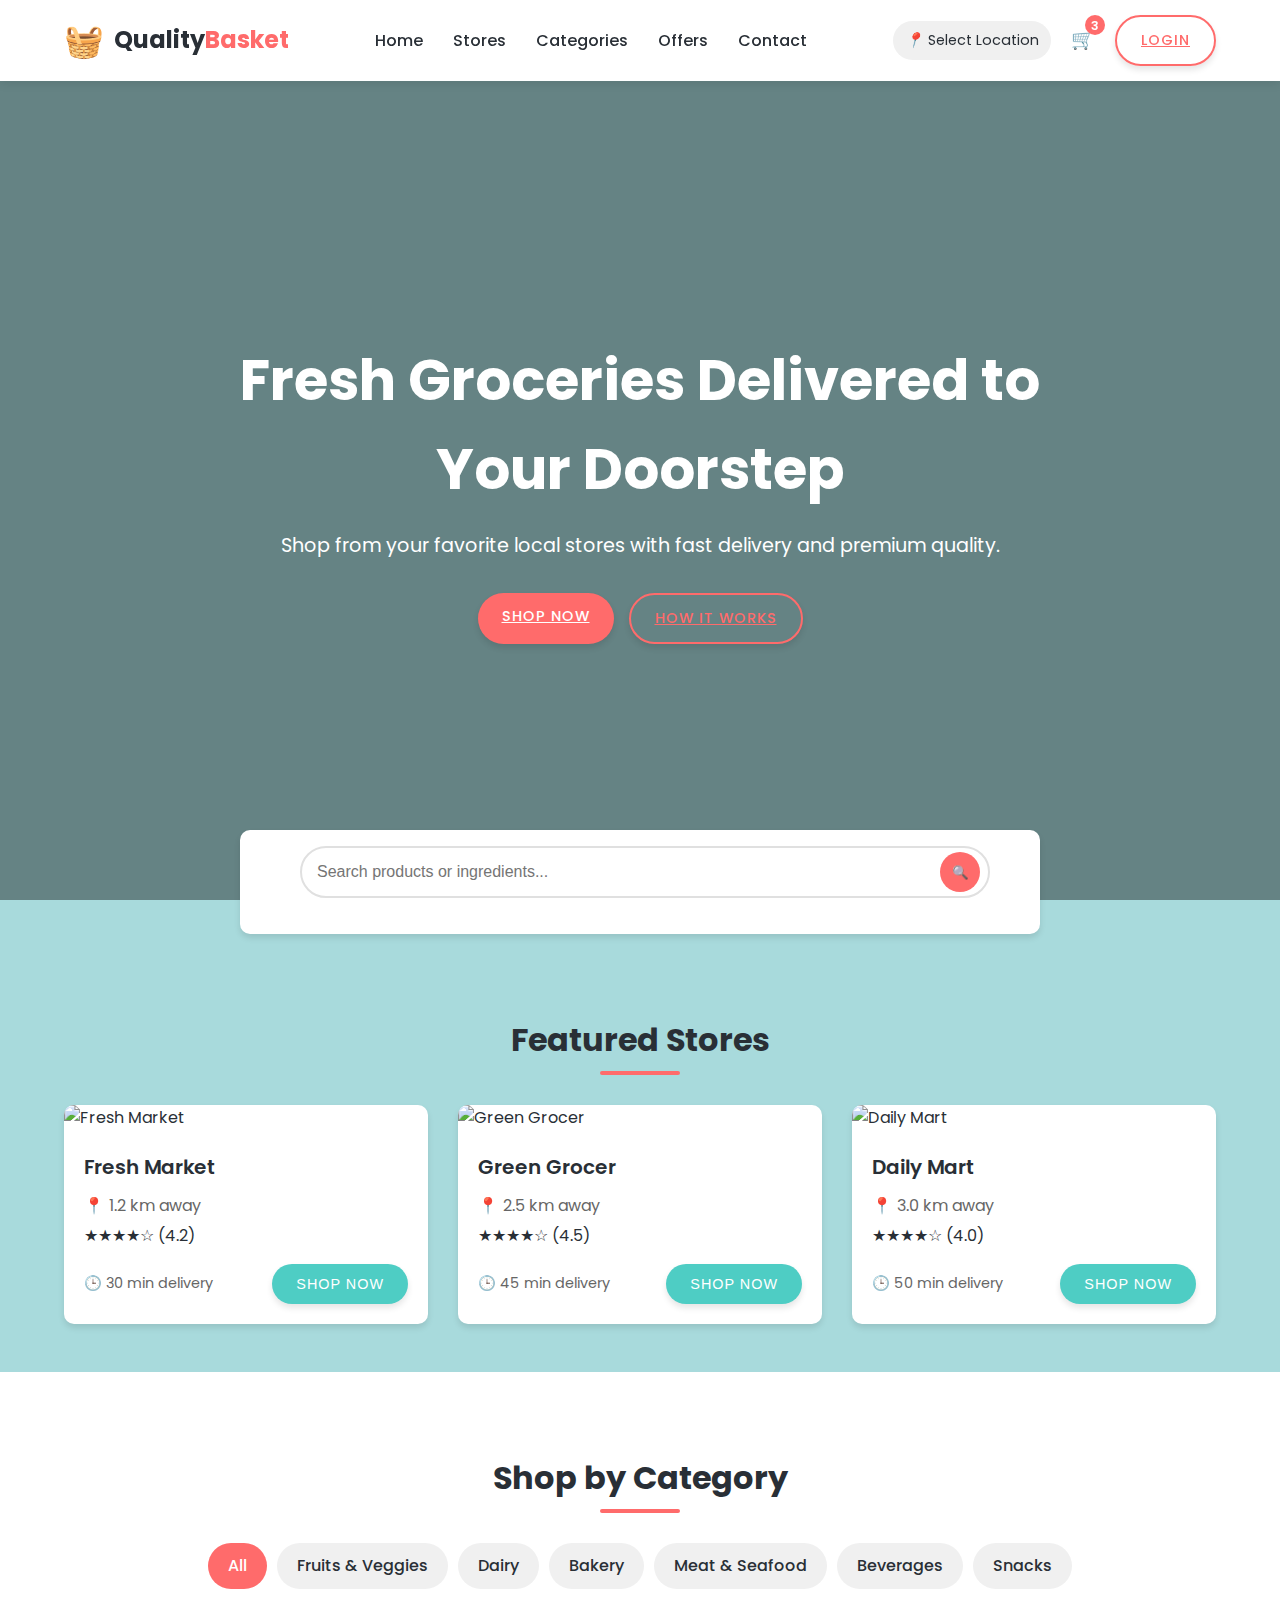
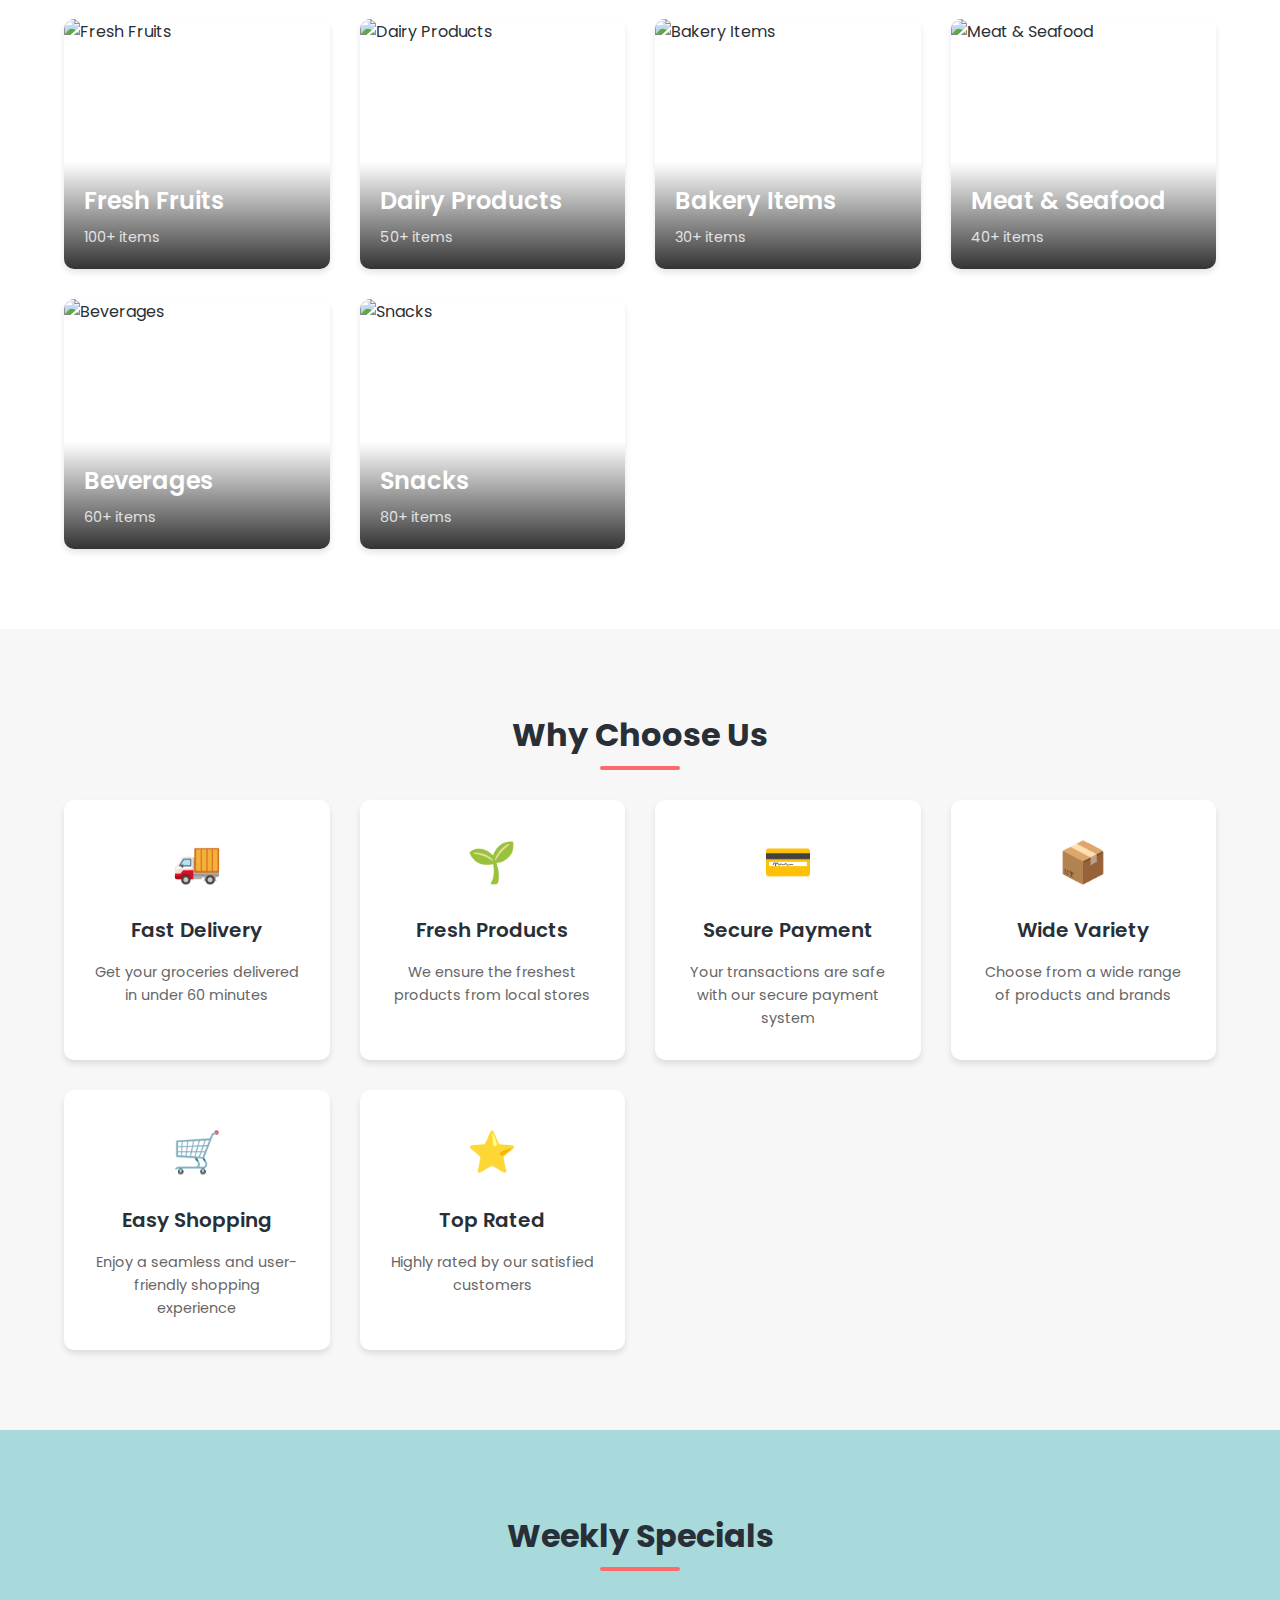
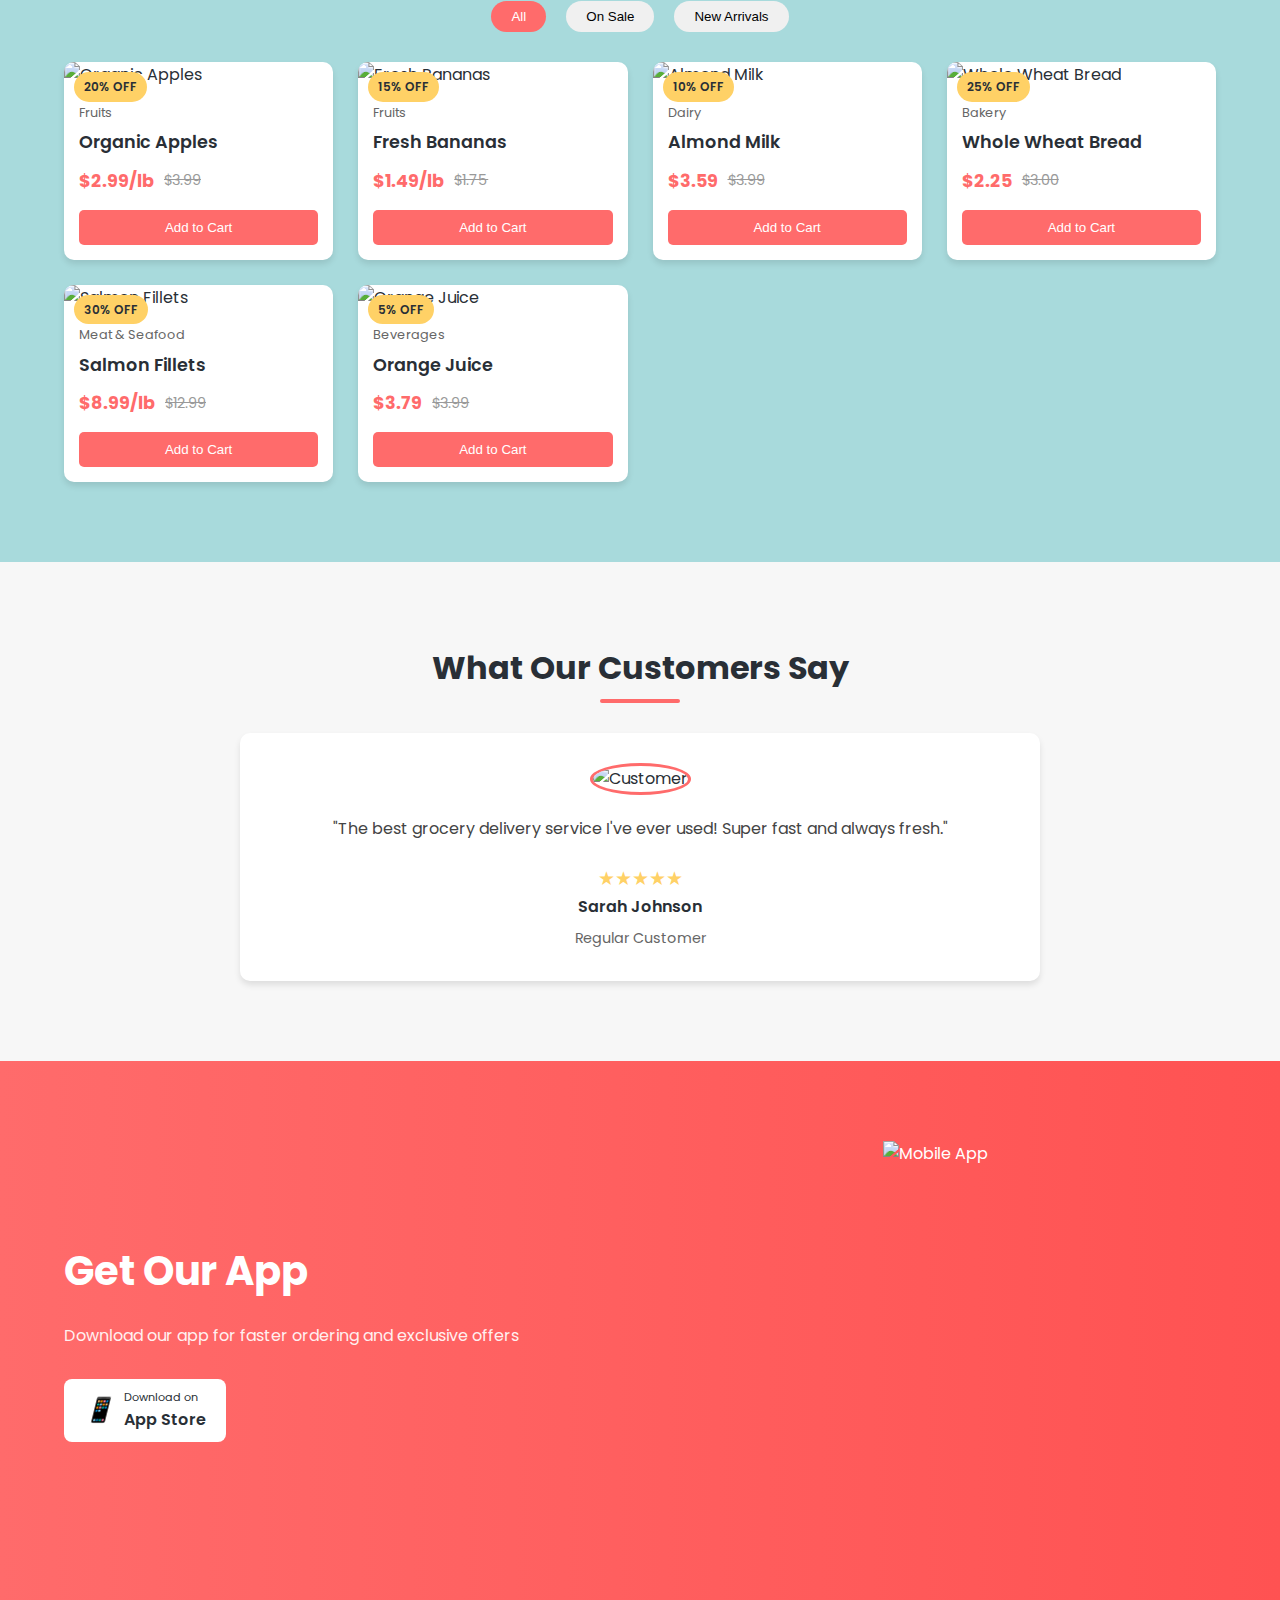
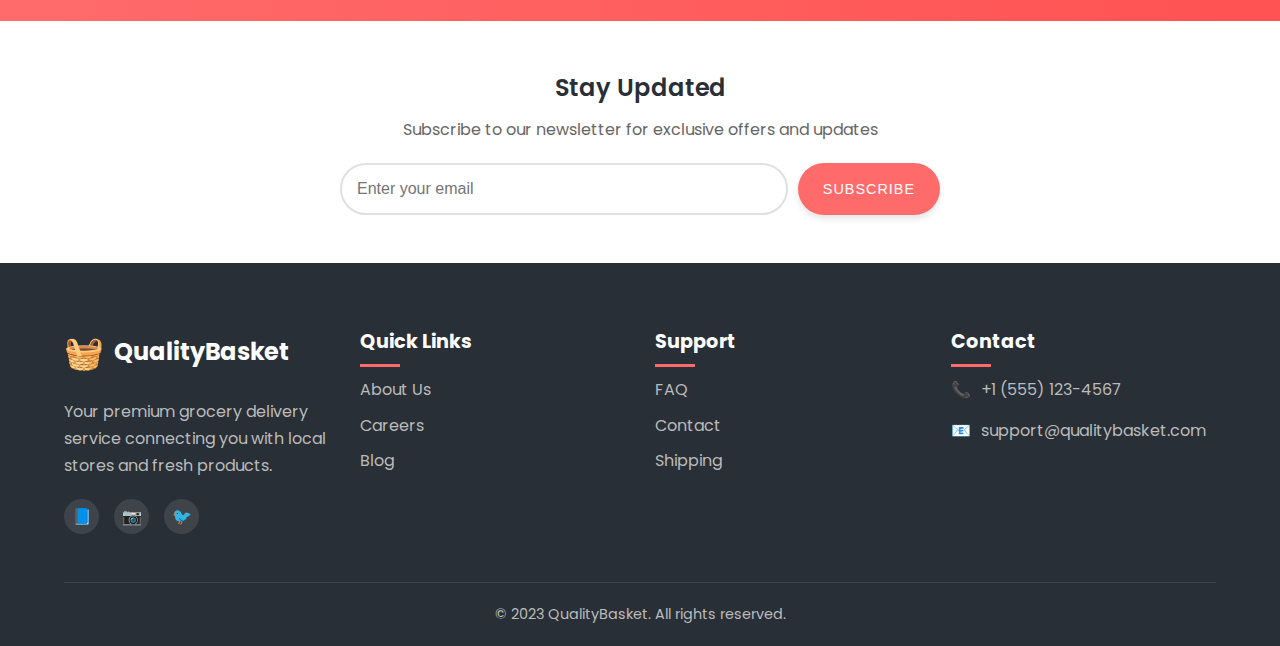
==== commit 31823a64: "Update welcome.html" ====
--- a/welcome.html
+++ b/welcome.html
@@ -29,7 +29,7 @@
 
         body {
             font-family: 'Poppins', sans-serif;
-            background-color: var(--light);
+            background-color: #a8dadc;
             color: var(--dark);
             line-height: 1.6;
             overflow-x: hidden;
@@ -1585,4 +1585,4 @@
     </script>
 </body>
 
-</html>+</html>
